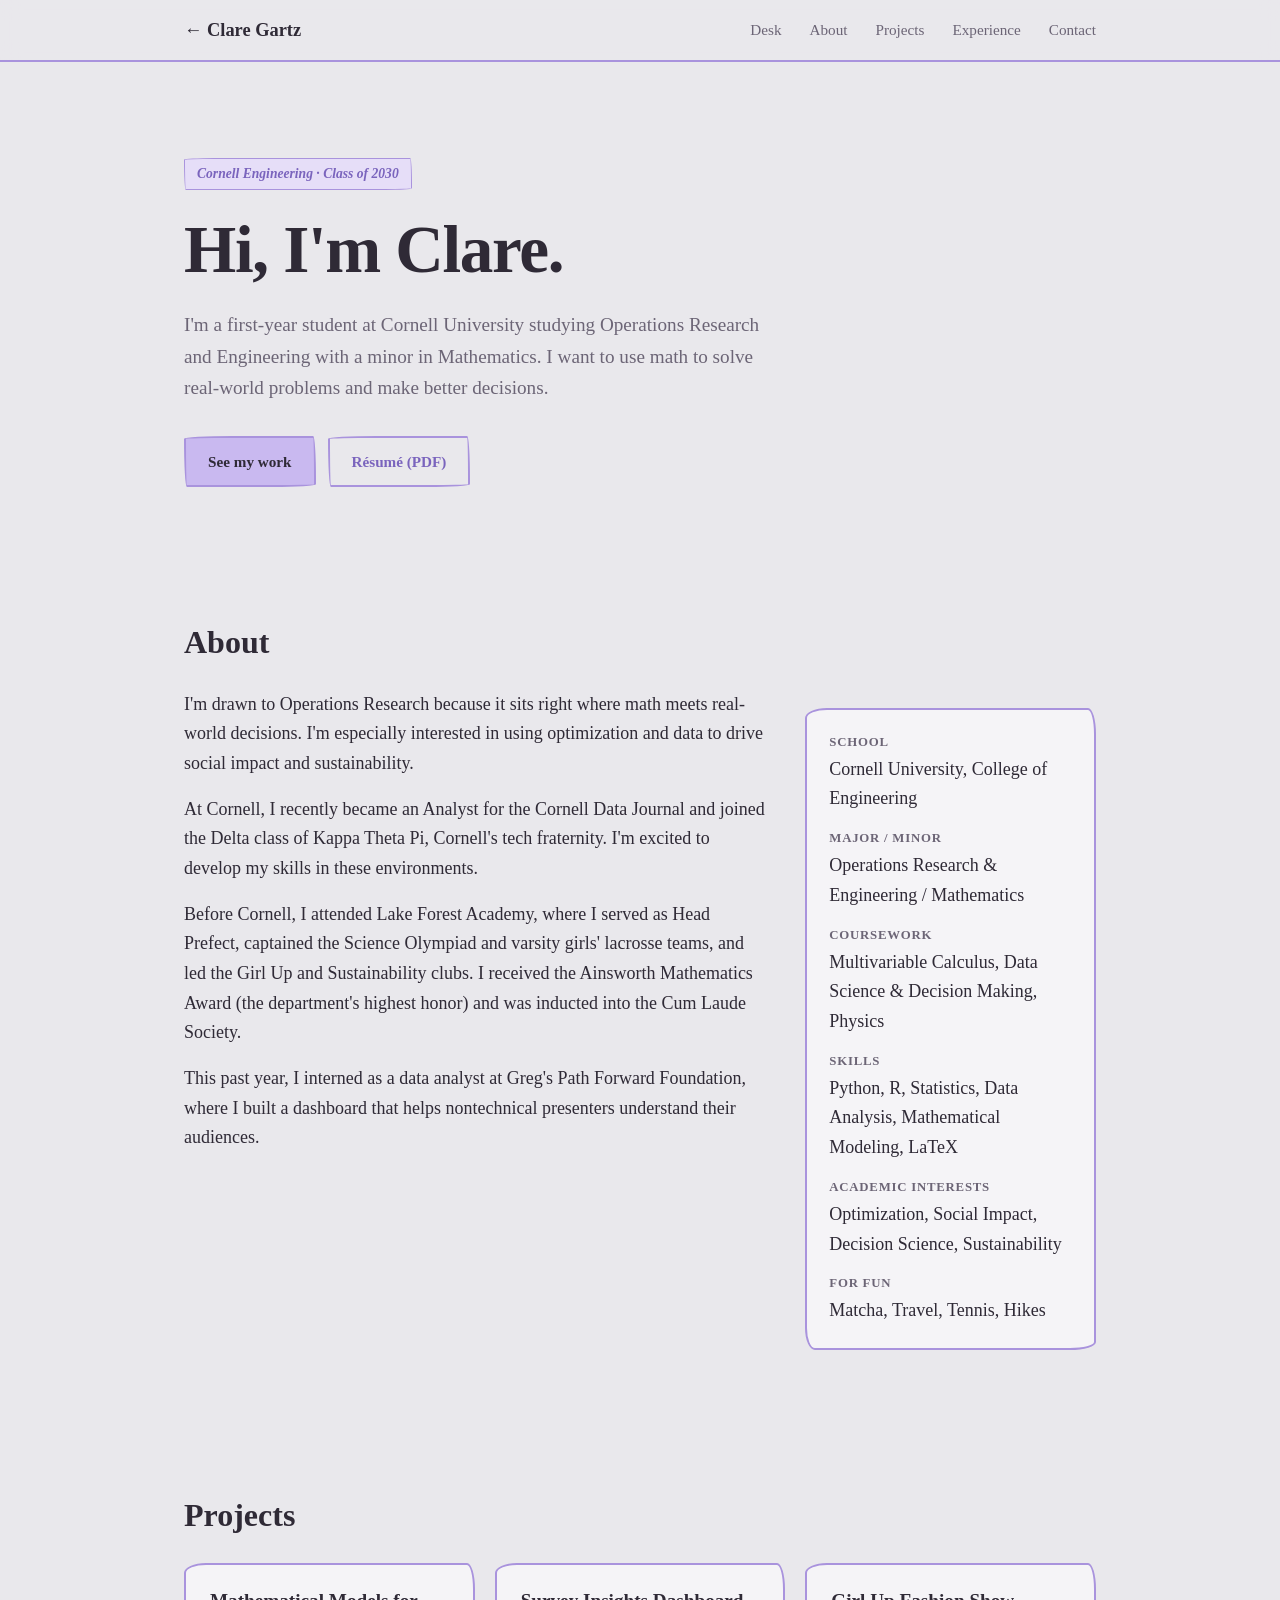
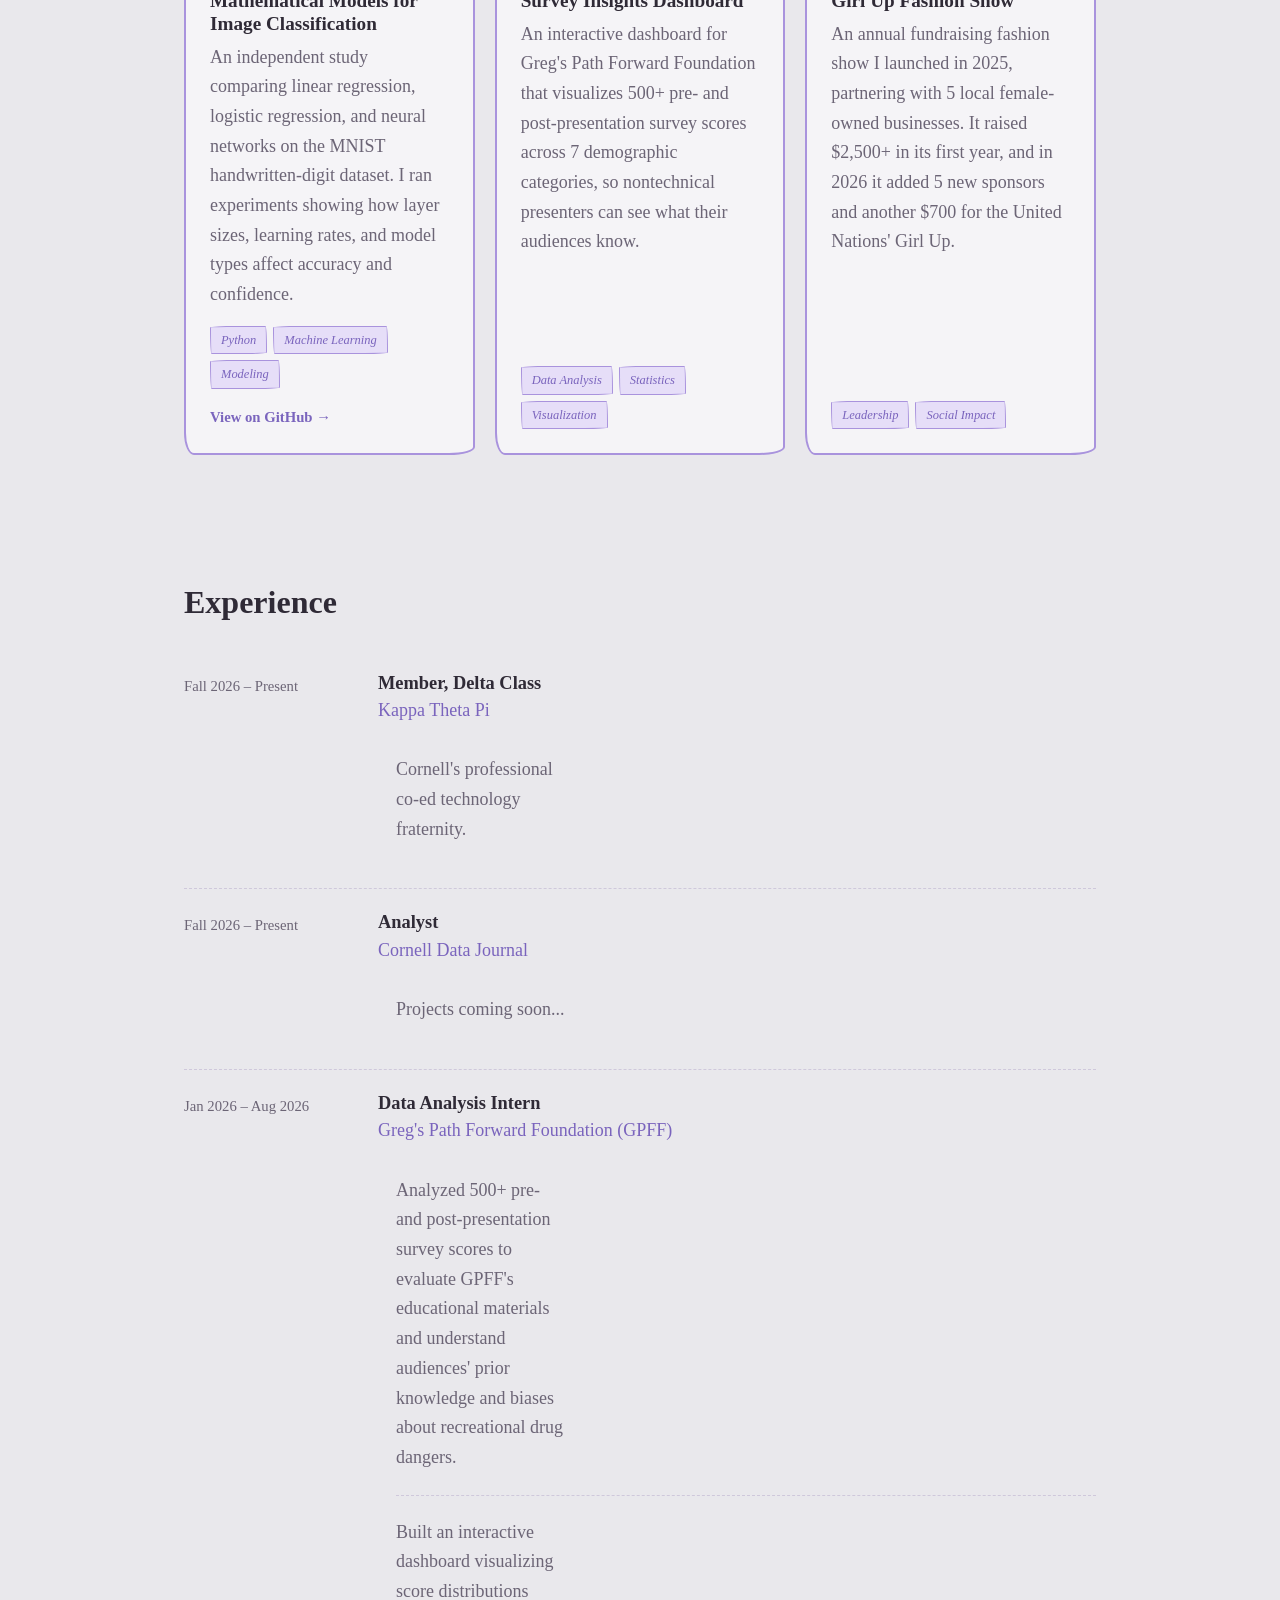
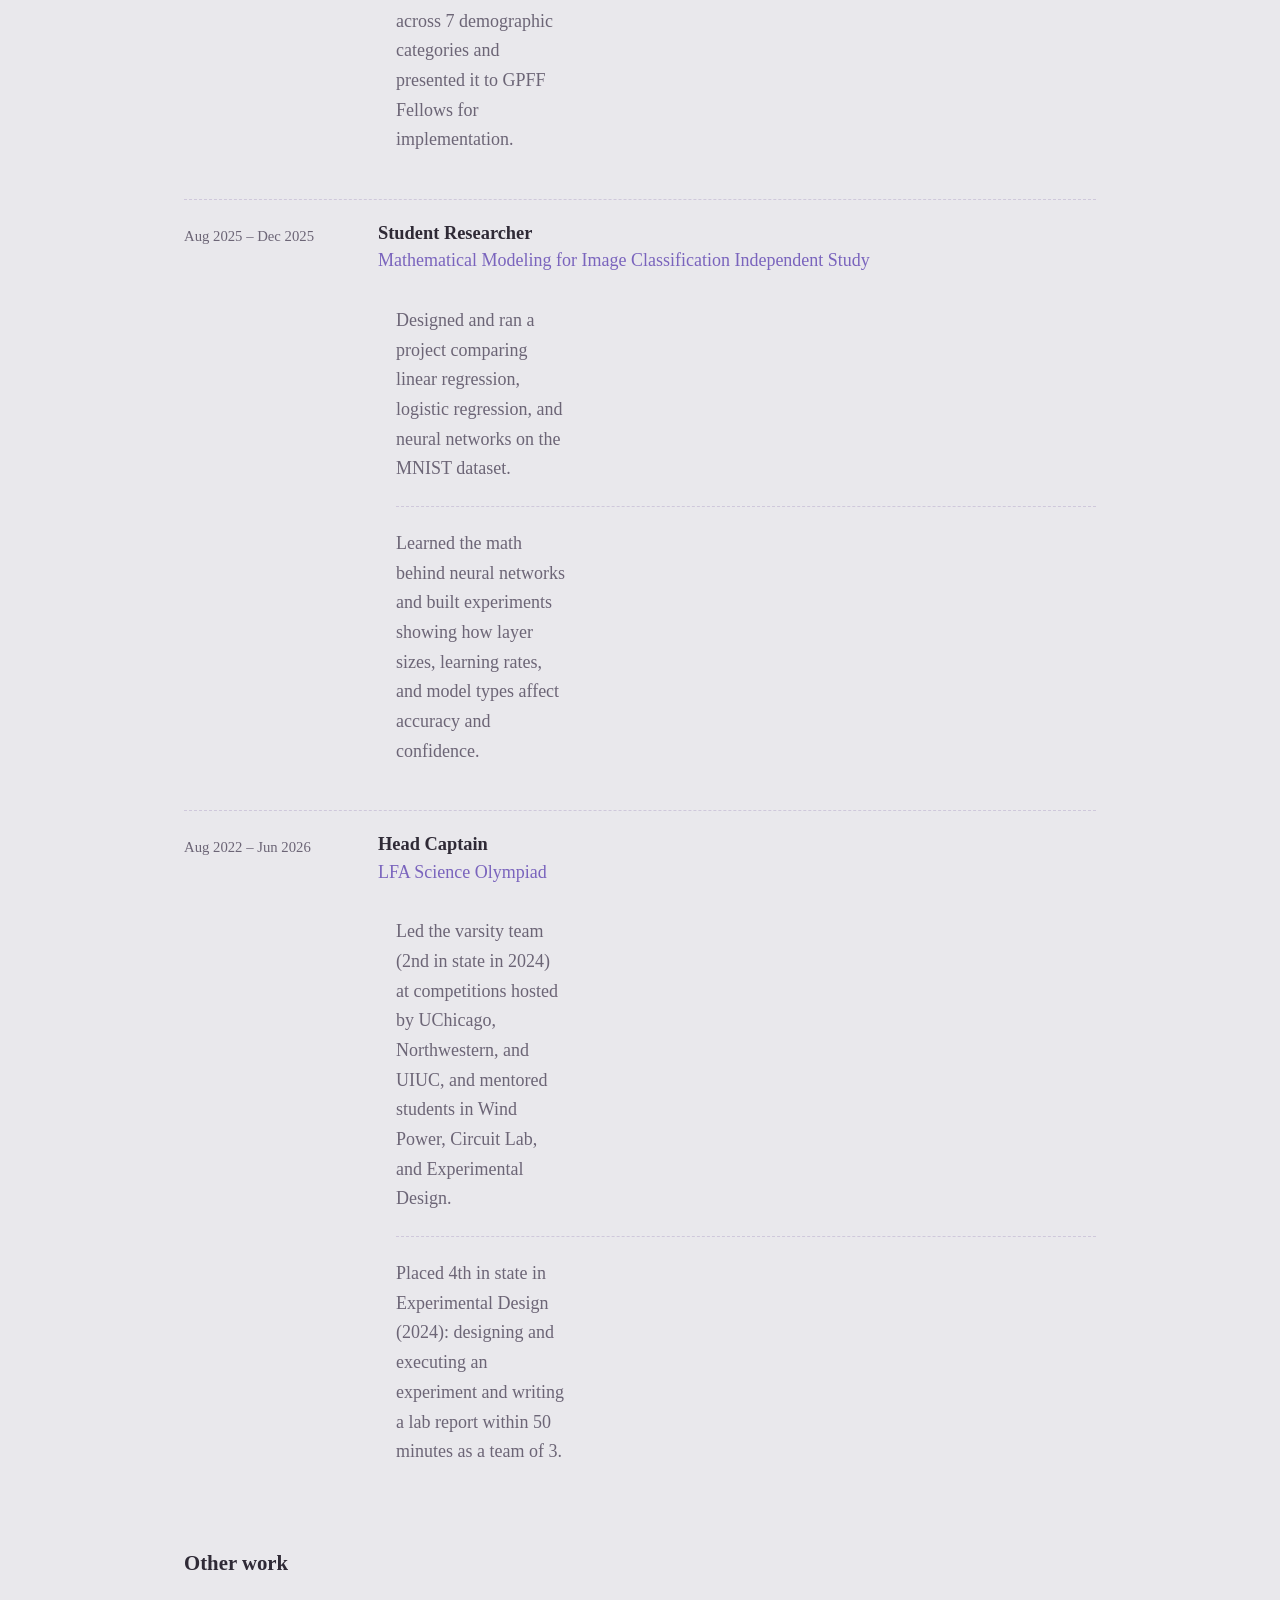
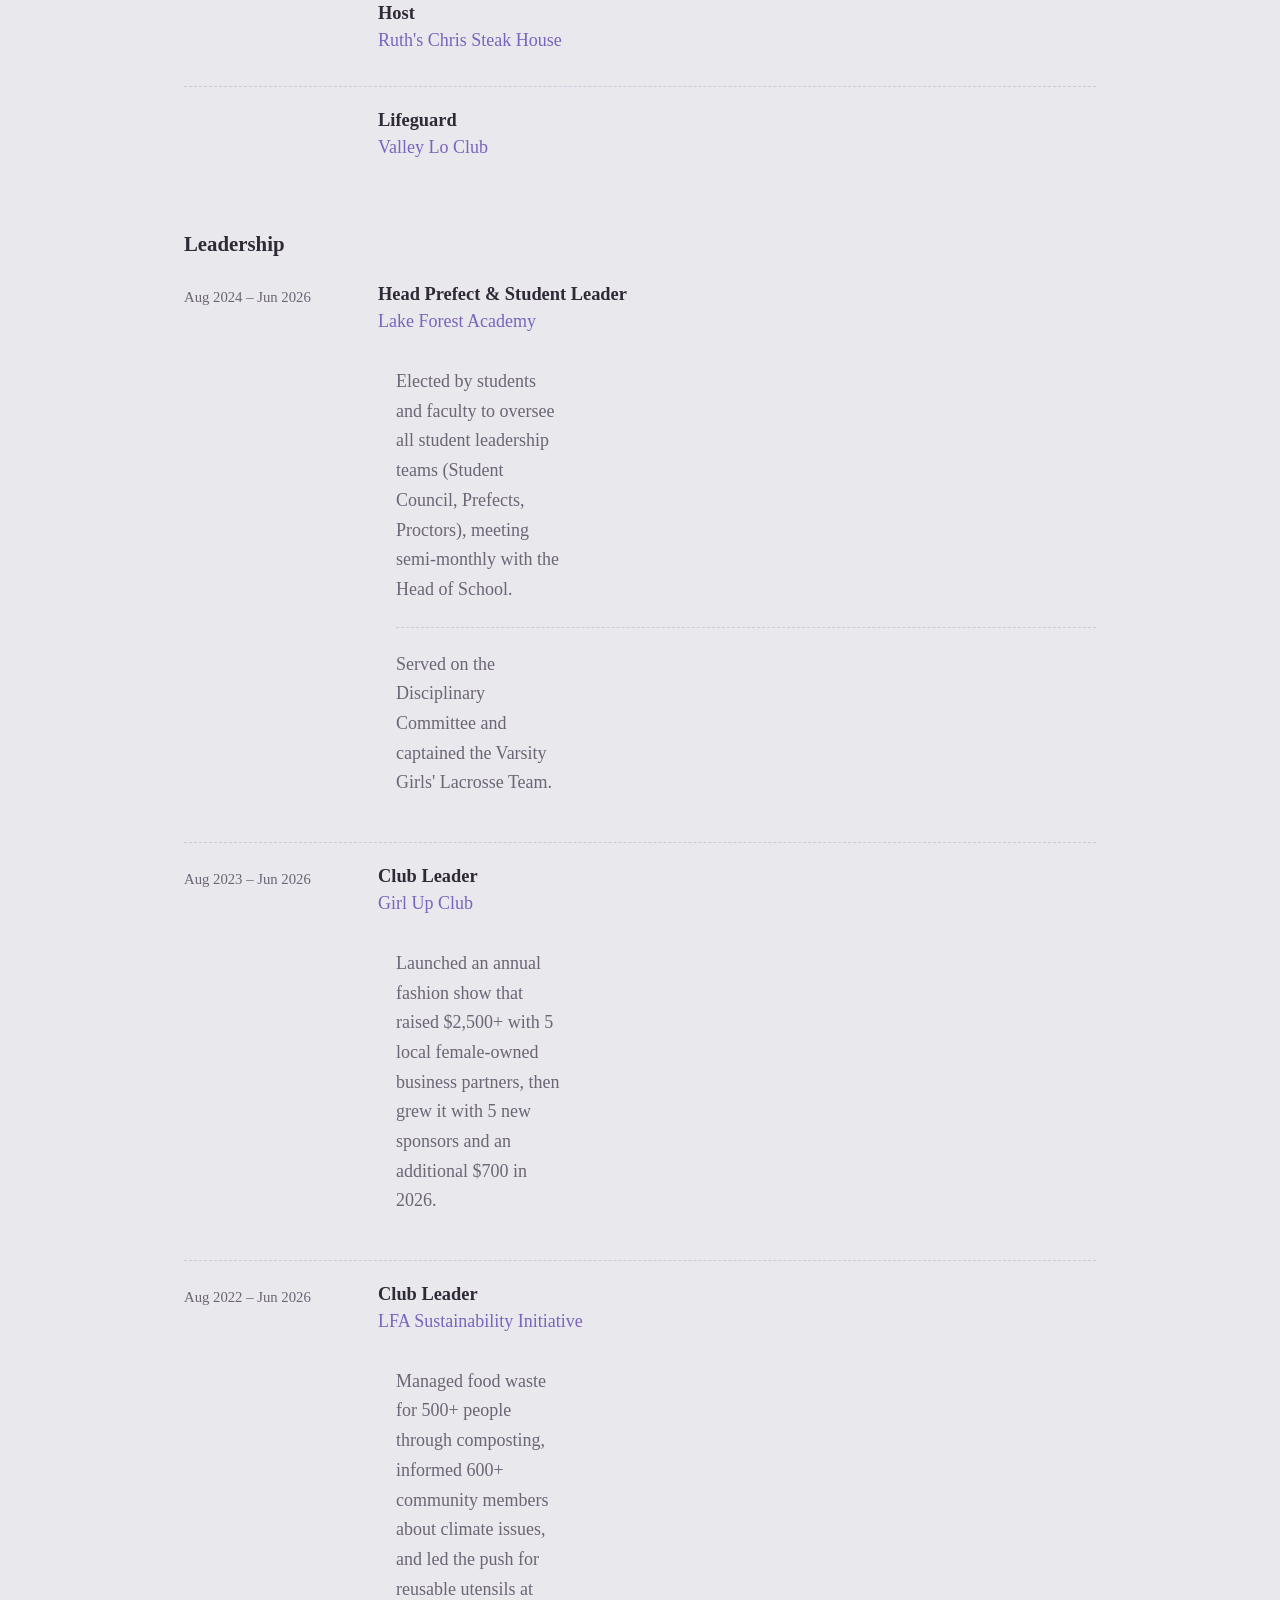
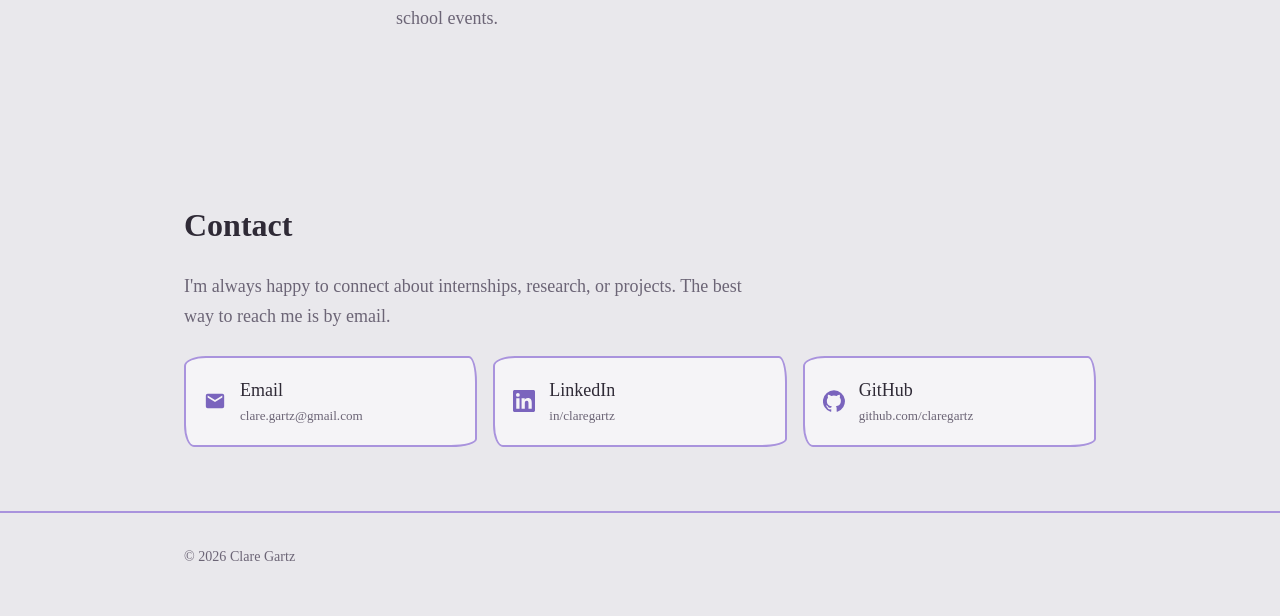
==== about.html @ e9c0e74f "Add Smiski and Sonny Angel figurines; reword GPFF paragraph timing Co-Authored-By: Claude Opus 5.5 <" ====
<!doctype html>
<html lang="en">
<head>
  <meta charset="utf-8">
  <meta name="viewport" content="width=device-width, initial-scale=1">
  <title>Clare Gartz</title>
  <meta name="description" content="Clare Gartz — Operations Research and Engineering student at Cornell University.">
  <style>
    :root {
      --bg: #fbfaf8;
      --surface: #ffffff;
      --text: #1d1d1f;
      --muted: #5f5f66;
      --border: #e7e4df;
      --accent: #b31b1b;          /* Cornell carnelian */
      --accent-soft: #fbeceb;
      --radius: 14px;
      --max: 960px;
    }

    *, *::before, *::after { box-sizing: border-box; }
    html { scroll-behavior: smooth; scroll-padding-top: 72px; }
    body {
      margin: 0;
      background: var(--bg);
      color: var(--text);
      font: 400 17px/1.65 "Times New Roman", Times, serif;
      -webkit-font-smoothing: antialiased;
    }
    a { color: var(--accent); text-decoration: none; }
    a:hover { text-decoration: underline; }
    h1, h2, h3 { font-family: "Times New Roman", Times, serif; font-weight: 600; line-height: 1.2; margin: 0; }
    .wrap { max-width: var(--max); margin: 0 auto; padding: 0 24px; }

    /* Nav */
    header {
      position: sticky; top: 0; z-index: 10;
      background: color-mix(in srgb, var(--bg) 85%, transparent);
      backdrop-filter: blur(10px);
      -webkit-backdrop-filter: blur(10px);
      border-bottom: 1px solid var(--border);
    }
    nav { display: flex; align-items: center; justify-content: space-between; height: 60px; }
    .logo { font-family: "Times New Roman", Times, serif; font-weight: 600; font-size: 1.15rem; color: var(--text); }
    .logo:hover { text-decoration: none; }
    nav ul { display: flex; gap: 28px; list-style: none; margin: 0; padding: 0; }
    nav ul a { color: var(--muted); font-size: 0.95rem; font-weight: 500; }
    nav ul a:hover { color: var(--text); text-decoration: none; }

    /* Hero */
    .hero { padding: 96px 24px 72px; }
    .eyebrow {
      display: inline-block; padding: 4px 12px; border-radius: 999px;
      background: var(--accent-soft); color: var(--accent);
      font-size: 0.85rem; font-weight: 600; margin-bottom: 20px;
    }
    .hero h1 { font-size: clamp(2.6rem, 7vw, 4.2rem); letter-spacing: -0.02em; }
    .hero p { font-size: 1.2rem; color: var(--muted); max-width: 600px; margin: 18px 0 32px; }
    .buttons { display: flex; flex-wrap: wrap; gap: 12px; }
    .btn {
      display: inline-block; padding: 11px 22px; border-radius: 10px;
      font-weight: 600; font-size: 0.95rem; border: 1px solid var(--accent);
      transition: transform .15s ease;
    }
    .btn:hover { text-decoration: none; transform: translateY(-1px); }
    .btn-primary { background: var(--accent); color: #fff; }
    .btn-ghost { color: var(--accent); }

    /* Sections */
    section { padding: 64px 0; border-top: 1px solid var(--border); }
    section h2 { font-size: 2rem; margin-bottom: 28px; }
    .about-grid { display: grid; grid-template-columns: 2fr 1fr; gap: 40px; }
    .about-grid p { margin: 0 0 16px; }
    .facts {
      background: var(--surface); border: 1px solid var(--border);
      border-radius: var(--radius); padding: 22px; align-self: start;
    }
    .facts dt { font-size: 0.8rem; text-transform: uppercase; letter-spacing: .06em; color: var(--muted); font-weight: 600; }
    .facts dd { margin: 2px 0 14px; }
    .facts dd:last-child { margin-bottom: 0; }

    /* Projects */
    .cards { display: grid; grid-template-columns: repeat(auto-fill, minmax(260px, 1fr)); gap: 20px; }
    .card {
      background: var(--surface); border: 1px solid var(--border);
      border-radius: var(--radius); padding: 24px;
      display: flex; flex-direction: column;
      transition: border-color .2s, transform .2s;
    }
    .card:hover { border-color: var(--accent); transform: translateY(-2px); }
    .card h3 { font-size: 1.2rem; margin-bottom: 8px; }
    .card p { color: var(--muted); margin: 0 0 16px; flex: 1; }
    .tags { display: flex; flex-wrap: wrap; gap: 6px; }
    .tag {
      font-size: 0.78rem; font-weight: 500; padding: 3px 10px; border-radius: 999px;
      background: var(--accent-soft); color: var(--accent);
    }

    .card-link { margin-top: 16px; font-weight: 600; font-size: 0.92rem; }

    /* Experience */
    .subhead { font-size: 1.3rem; margin: 40px 0 4px; }
    .timeline { list-style: none; margin: 0; padding: 0; }
    .timeline li {
      display: grid; grid-template-columns: 170px 1fr; gap: 24px;
      padding: 22px 0; border-bottom: 1px solid var(--border);
    }
    .timeline li:last-child { border-bottom: 0; }
    .when { color: var(--muted); font-size: 0.92rem; font-weight: 500; padding-top: 2px; }
    .timeline h3 { font-size: 1.15rem; }
    .org { color: var(--accent); font-weight: 500; margin: 2px 0 8px; }
    .timeline ul { margin: 0; padding-left: 18px; color: var(--muted); }

    /* Contact */
    .contact p { color: var(--muted); max-width: 560px; margin: 0 0 24px; }
    .links { display: grid; grid-template-columns: repeat(3, 1fr); gap: 16px; }
    .link-card {
      display: flex; align-items: center; gap: 14px;
      background: var(--surface); border: 1px solid var(--border);
      border-radius: var(--radius); padding: 18px; color: var(--text);
      transition: border-color .2s;
      min-width: 0;
    }
    .link-card:hover { border-color: var(--accent); text-decoration: none; }
    .link-card svg { flex-shrink: 0; width: 22px; height: 22px; fill: var(--accent); }
    .link-card span { display: block; min-width: 0; }
    .link-card small { display: block; color: var(--muted); font-size: 0.82rem; overflow: hidden; text-overflow: ellipsis; white-space: nowrap; }

    footer { padding: 32px 0 48px; color: var(--muted); font-size: 0.88rem; border-top: 1px solid var(--border); }

    /* Phones & tablets */
    @media (max-width: 760px) {
      body { font-size: 16px; }
      .wrap { padding: 0 16px; }
      nav ul { gap: 16px; }
      nav ul a { font-size: 0.88rem; }
      .hero { padding: 56px 16px 48px; }
      section { padding: 48px 0; }
      .about-grid { grid-template-columns: 1fr; gap: 24px; }
      .timeline li { grid-template-columns: 1fr; gap: 4px; }
      .links { grid-template-columns: 1fr; }
    }
    @media (max-width: 420px) {
      .logo { display: none; }
      nav { justify-content: center; }
    }
    @media (prefers-reduced-motion: reduce) {
      html { scroll-behavior: auto; }
      * { transition: none !important; }
    }
    /* Soft gray + lavender sketchbook look, matching the desk page */
    :root { --bg: #e9e8ec; --surface: #f5f4f7; --text: #2f2a36; --muted: #6c6576; --border: #a993dd; --accent: #7a64bd; --accent-soft: #e6def8; }
    body { background: var(--bg); color: var(--text); font-family: "Times New Roman", Times, serif; font-size: 18px; }
    h1, h2, h3, .logo { font-family: "Times New Roman", Times, serif; }
    header { background: rgba(233, 232, 236, .92); border-bottom: 2px solid var(--border); }
    section { border-top: 0; }
    .card, .facts, .link-card { background: var(--surface); border: 2px solid var(--border); border-radius: 22px 8px 26px 10px / 10px 26px 8px 22px; }
    .card:hover, .link-card:hover { border-color: var(--accent); transform: rotate(-1deg); }
    .btn { border: 2px solid var(--border); border-radius: 255px 15px 225px 15px / 15px 225px 15px 255px; }
    .btn-primary, a.btn:not(.btn-ghost) { background: #c9b9f0; color: #2f2a36; }
    .btn-ghost { color: var(--accent); }
    .eyebrow, .tag { border: 1.5px solid var(--border); border-radius: 255px 15px 225px 15px / 15px 225px 15px 255px; font-style: italic; }
    .timeline li { border-bottom: 1.5px dashed #cfc8db; }
    footer { border-top: 2px solid var(--border); }
  </style>
</head>
<body>

  <header>
    <nav class="wrap">
      <a href="index.html" class="logo">← Clare Gartz</a>
      <ul>
        <li><a href="index.html">Desk</a></li>
        <li><a href="#about">About</a></li>
        <li><a href="#projects">Projects</a></li>
        <li><a href="#experience">Experience</a></li>
        <li><a href="#contact">Contact</a></li>
      </ul>
    </nav>
  </header>

  <main id="top">
    <div class="wrap hero">
      <span class="eyebrow">Cornell Engineering · Class of 2030</span>
      <h1>Hi, I'm Clare.</h1>
      <p>I'm a first-year student at Cornell University studying Operations Research and Engineering with a minor in Mathematics. I want to use math to solve real-world problems and make better decisions.</p>
      <div class="buttons">
        <a class="btn btn-primary" href="#projects">See my work</a>
        <a class="btn btn-ghost" href="resume.pdf" target="_blank" rel="noopener">Résumé (PDF)</a>
      </div>
    </div>

    <section id="about">
      <div class="wrap">
        <h2>About</h2>
        <div class="about-grid">
          <div>
            <p>I'm drawn to Operations Research because it sits right where math meets real-world decisions. I'm especially interested in using optimization and data to drive social impact and sustainability.</p>
            <p>At Cornell, I recently became an Analyst for the Cornell Data Journal and joined the Delta class of Kappa Theta Pi, Cornell's tech fraternity. I'm excited to develop my skills in these environments.</p>
            <p>Before Cornell, I attended Lake Forest Academy, where I served as Head Prefect, captained the Science Olympiad and varsity girls' lacrosse teams, and led the Girl Up and Sustainability clubs. I received the Ainsworth Mathematics Award (the department's highest honor) and was inducted into the Cum Laude Society.</p>
            <p>This past year, I interned as a data analyst at Greg's Path Forward Foundation, where I built a dashboard that helps nontechnical presenters understand their audiences.</p>
          </div>
          <dl class="facts">
            <dt>School</dt>
            <dd>Cornell University, College of Engineering</dd>
            <dt>Major / Minor</dt>
            <dd>Operations Research &amp; Engineering / Mathematics</dd>
            <dt>Coursework</dt>
            <dd>Multivariable Calculus, Data Science &amp; Decision Making, Physics</dd>
            <dt>Skills</dt>
            <dd>Python, R, Statistics, Data Analysis, Mathematical Modeling, LaTeX</dd>
            <dt>Academic interests</dt>
            <dd>Optimization, Social Impact, Decision Science, Sustainability</dd>
            <dt>For fun</dt>
            <dd>Matcha, Travel, Tennis, Hikes</dd>
          </dl>
        </div>
      </div>
    </section>

    <section id="projects">
      <div class="wrap">
        <h2>Projects</h2>
        <div class="cards">
          <article class="card">
            <h3>Mathematical Models for Image Classification</h3>
            <p>An independent study comparing linear regression, logistic regression, and neural networks on the MNIST handwritten-digit dataset. I ran experiments showing how layer sizes, learning rates, and model types affect accuracy and confidence.</p>
            <div class="tags"><span class="tag">Python</span><span class="tag">Machine Learning</span><span class="tag">Modeling</span></div>
            <a class="card-link" href="https://github.com/claregartz/Independent-Study-Image-Classification" target="_blank" rel="noopener">View on GitHub →</a>
          </article>
          <article class="card">
            <h3>Survey Insights Dashboard</h3>
            <p>An interactive dashboard for Greg's Path Forward Foundation that visualizes 500+ pre- and post-presentation survey scores across 7 demographic categories, so nontechnical presenters can see what their audiences know.</p>
            <div class="tags"><span class="tag">Data Analysis</span><span class="tag">Statistics</span><span class="tag">Visualization</span></div>
          </article>
          <article class="card">
            <h3>Girl Up Fashion Show</h3>
            <p>An annual fundraising fashion show I launched in 2025, partnering with 5 local female-owned businesses. It raised $2,500+ in its first year, and in 2026 it added 5 new sponsors and another $700 for the United Nations' Girl Up.</p>
            <div class="tags"><span class="tag">Leadership</span><span class="tag">Social Impact</span></div>
          </article>
        </div>
      </div>
    </section>

    <section id="experience">
      <div class="wrap">
        <h2>Experience</h2>
        <ol class="timeline">
          <li>
            <div class="when">Fall 2026 – Present</div>
            <div>
              <h3>Member, Delta Class</h3>
              <div class="org">Kappa Theta Pi</div>
              <ul>
                <li>Cornell's professional co-ed technology fraternity.</li>
              </ul>
            </div>
          </li>
          <li>
            <div class="when">Fall 2026 – Present</div>
            <div>
              <h3>Analyst</h3>
              <div class="org">Cornell Data Journal</div>
              <ul>
                <li>Projects coming soon...</li>
              </ul>
            </div>
          </li>
          <li>
            <div class="when">Jan 2026 – Aug 2026</div>
            <div>
              <h3>Data Analysis Intern</h3>
              <div class="org">Greg's Path Forward Foundation (GPFF)</div>
              <ul>
                <li>Analyzed 500+ pre- and post-presentation survey scores to evaluate GPFF's educational materials and understand audiences' prior knowledge and biases about recreational drug dangers.</li>
                <li>Built an interactive dashboard visualizing score distributions across 7 demographic categories and presented it to GPFF Fellows for implementation.</li>
              </ul>
            </div>
          </li>
          <li>
            <div class="when">Aug 2025 – Dec 2025</div>
            <div>
              <h3>Student Researcher</h3>
              <div class="org">Mathematical Modeling for Image Classification Independent Study</div>
              <ul>
                <li>Designed and ran a project comparing linear regression, logistic regression, and neural networks on the MNIST dataset.</li>
                <li>Learned the math behind neural networks and built experiments showing how layer sizes, learning rates, and model types affect accuracy and confidence.</li>
              </ul>
            </div>
          </li>
          <li>
            <div class="when">Aug 2022 – Jun 2026</div>
            <div>
              <h3>Head Captain</h3>
              <div class="org">LFA Science Olympiad</div>
              <ul>
                <li>Led the varsity team (2nd in state in 2024) at competitions hosted by UChicago, Northwestern, and UIUC, and mentored students in Wind Power, Circuit Lab, and Experimental Design.</li>
                <li>Placed 4th in state in Experimental Design (2024): designing and executing an experiment and writing a lab report within 50 minutes as a team of 3.</li>
              </ul>
            </div>
          </li>
        </ol>

        <h3 class="subhead">Other work</h3>
        <ol class="timeline">
          <li>
            <div class="when"></div>
            <div>
              <h3>Host</h3>
              <div class="org">Ruth's Chris Steak House</div>
            </div>
          </li>
          <li>
            <div class="when"></div>
            <div>
              <h3>Lifeguard</h3>
              <div class="org">Valley Lo Club</div>
            </div>
          </li>
        </ol>

        <h3 class="subhead">Leadership</h3>
        <ol class="timeline">
          <li>
            <div class="when">Aug 2024 – Jun 2026</div>
            <div>
              <h3>Head Prefect &amp; Student Leader</h3>
              <div class="org">Lake Forest Academy</div>
              <ul>
                <li>Elected by students and faculty to oversee all student leadership teams (Student Council, Prefects, Proctors), meeting semi-monthly with the Head of School.</li>
                <li>Served on the Disciplinary Committee and captained the Varsity Girls' Lacrosse Team.</li>
              </ul>
            </div>
          </li>
          <li>
            <div class="when">Aug 2023 – Jun 2026</div>
            <div>
              <h3>Club Leader</h3>
              <div class="org">Girl Up Club</div>
              <ul>
                <li>Launched an annual fashion show that raised $2,500+ with 5 local female-owned business partners, then grew it with 5 new sponsors and an additional $700 in 2026.</li>
              </ul>
            </div>
          </li>
          <li>
            <div class="when">Aug 2022 – Jun 2026</div>
            <div>
              <h3>Club Leader</h3>
              <div class="org">LFA Sustainability Initiative</div>
              <ul>
                <li>Managed food waste for 500+ people through composting, informed 600+ community members about climate issues, and led the push for reusable utensils at school events.</li>
              </ul>
            </div>
          </li>
        </ol>
      </div>
    </section>

    <section id="contact" class="contact">
      <div class="wrap">
        <h2>Contact</h2>
        <p>I'm always happy to connect about internships, research, or projects. The best way to reach me is by email.</p>
        <div class="links">
          <a class="link-card" href="mailto:clare.gartz@gmail.com">
            <svg viewBox="0 0 24 24" aria-hidden="true"><path d="M20 4H4a2 2 0 0 0-2 2v12a2 2 0 0 0 2 2h16a2 2 0 0 0 2-2V6a2 2 0 0 0-2-2zm0 4.2-8 5-8-5V6l8 5 8-5v2.2z"/></svg>
            <span>Email<small>clare.gartz@gmail.com</small></span>
          </a>
          <a class="link-card" href="https://www.linkedin.com/in/claregartz" target="_blank" rel="noopener">
            <svg viewBox="0 0 24 24" aria-hidden="true"><path d="M20.45 20.45h-3.56v-5.57c0-1.33-.02-3.04-1.85-3.04-1.85 0-2.14 1.45-2.14 2.94v5.67H9.35V9h3.41v1.56h.05c.48-.9 1.64-1.85 3.37-1.85 3.6 0 4.27 2.37 4.27 5.46v6.28zM5.34 7.43a2.06 2.06 0 1 1 0-4.13 2.06 2.06 0 0 1 0 4.13zM7.12 20.45H3.56V9h3.56v11.45zM22.22 0H1.77C.79 0 0 .77 0 1.73v20.54C0 23.23.79 24 1.77 24h20.45c.98 0 1.78-.77 1.78-1.73V1.73C24 .77 23.2 0 22.22 0z"/></svg>
            <span>LinkedIn<small>in/claregartz</small></span>
          </a>
          <a class="link-card" href="https://github.com/claregartz" target="_blank" rel="noopener">
            <svg viewBox="0 0 24 24" aria-hidden="true"><path d="M12 .3a12 12 0 0 0-3.8 23.4c.6.1.8-.3.8-.6v-2c-3.3.7-4-1.6-4-1.6-.6-1.4-1.4-1.8-1.4-1.8-1-.7.1-.7.1-.7 1.2.1 1.8 1.2 1.8 1.2 1 1.8 2.8 1.3 3.5 1 0-.8.4-1.3.7-1.6-2.7-.3-5.5-1.3-5.5-6 0-1.2.5-2.3 1.3-3.1-.2-.4-.6-1.6 0-3.2 0 0 1-.3 3.4 1.2a11.5 11.5 0 0 1 6 0c2.3-1.5 3.3-1.2 3.3-1.2.6 1.6.2 2.8 0 3.2.9.8 1.3 1.9 1.3 3.2 0 4.6-2.8 5.6-5.5 5.9.5.4.9 1.1.9 2.2v3.3c0 .3.1.7.8.6A12 12 0 0 0 12 .3"/></svg>
            <span>GitHub<small>github.com/claregartz</small></span>
          </a>
        </div>
      </div>
    </section>
  </main>

  <footer>
    <div class="wrap">© 2026 Clare Gartz</div>
  </footer>

</body>
</html>
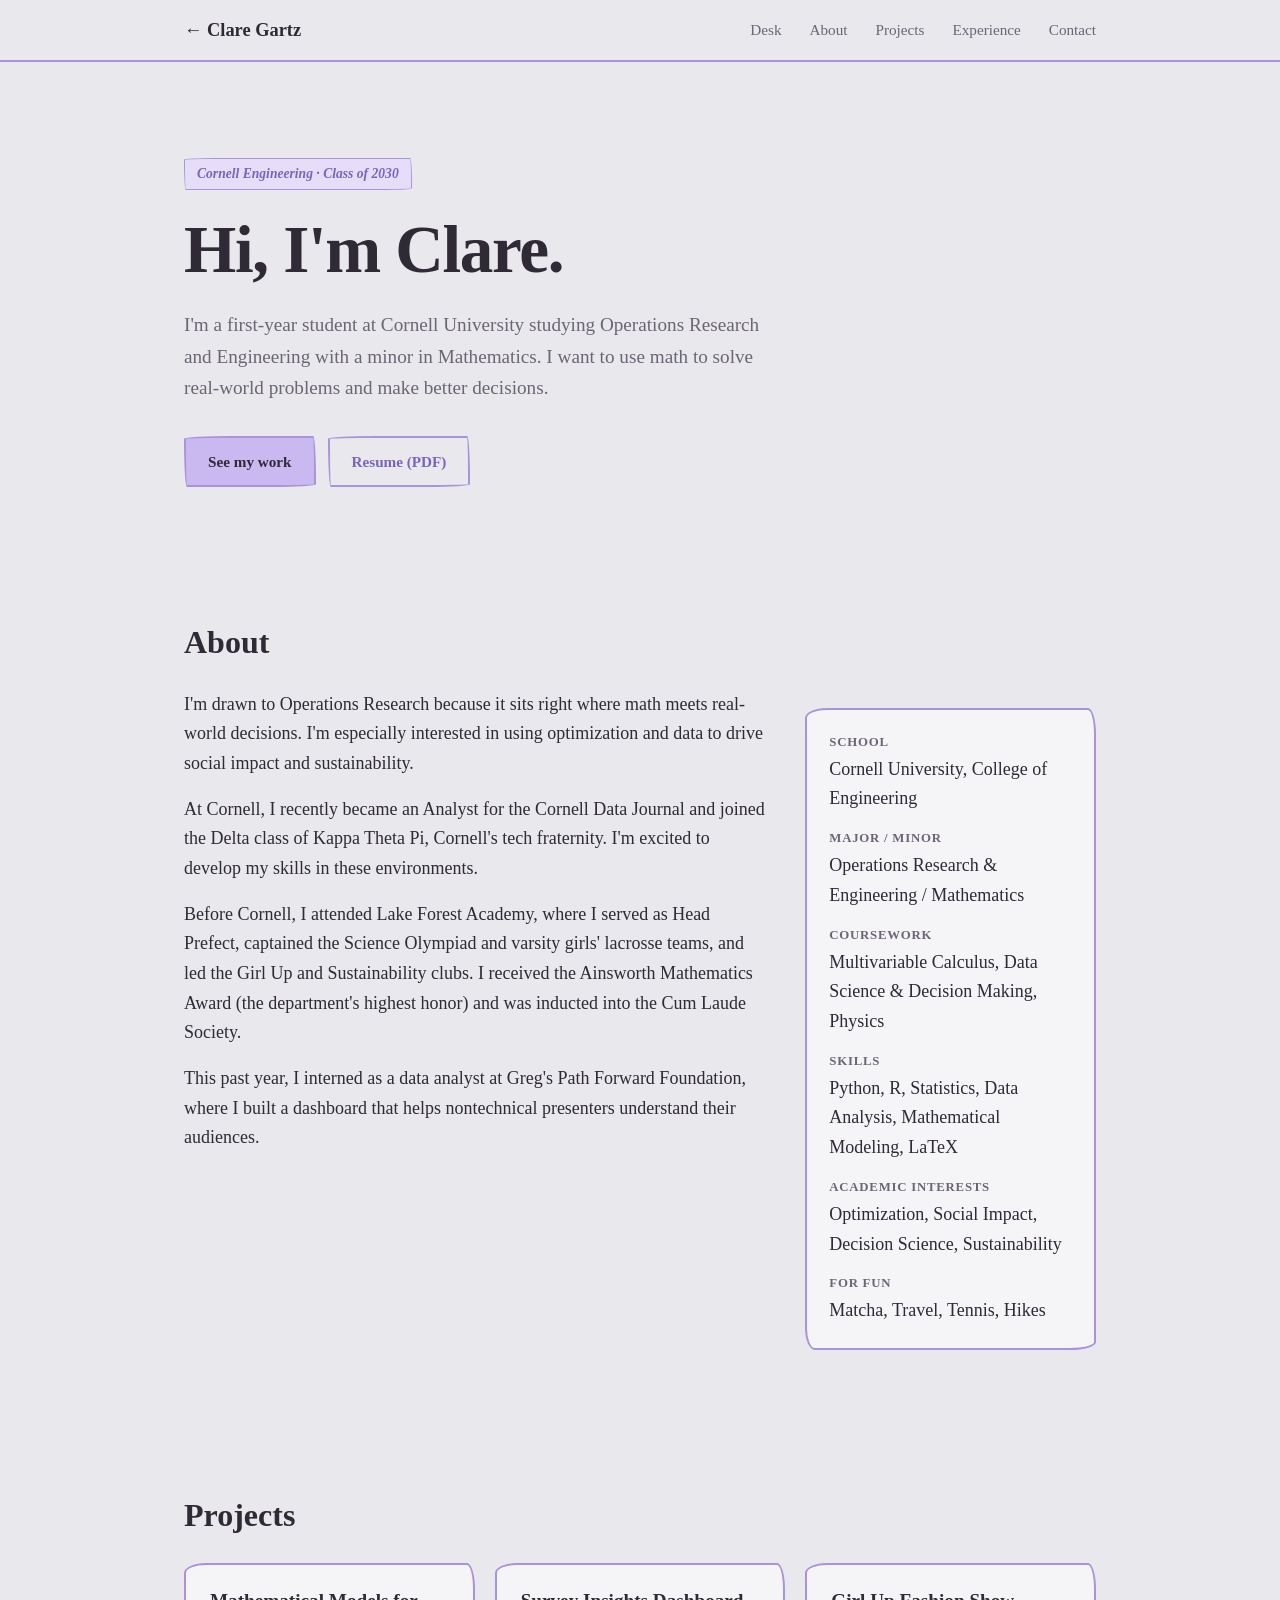
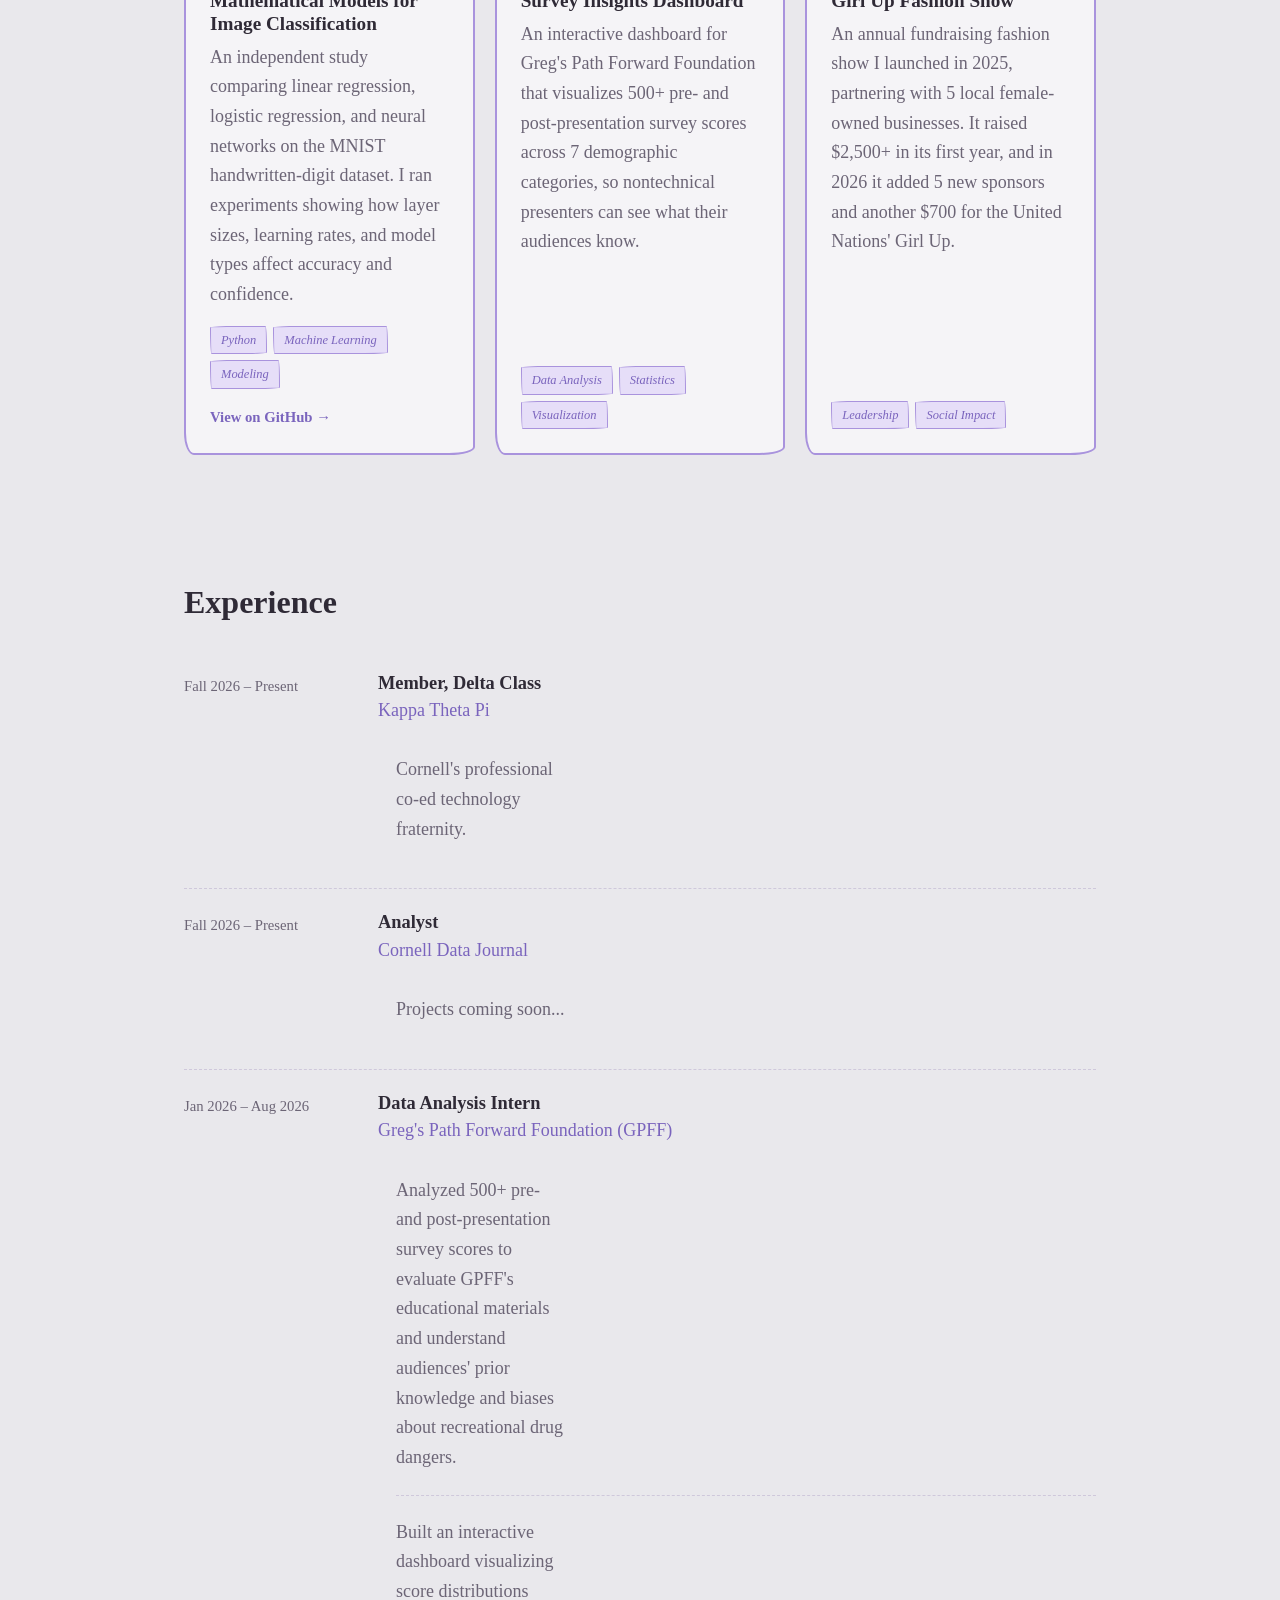
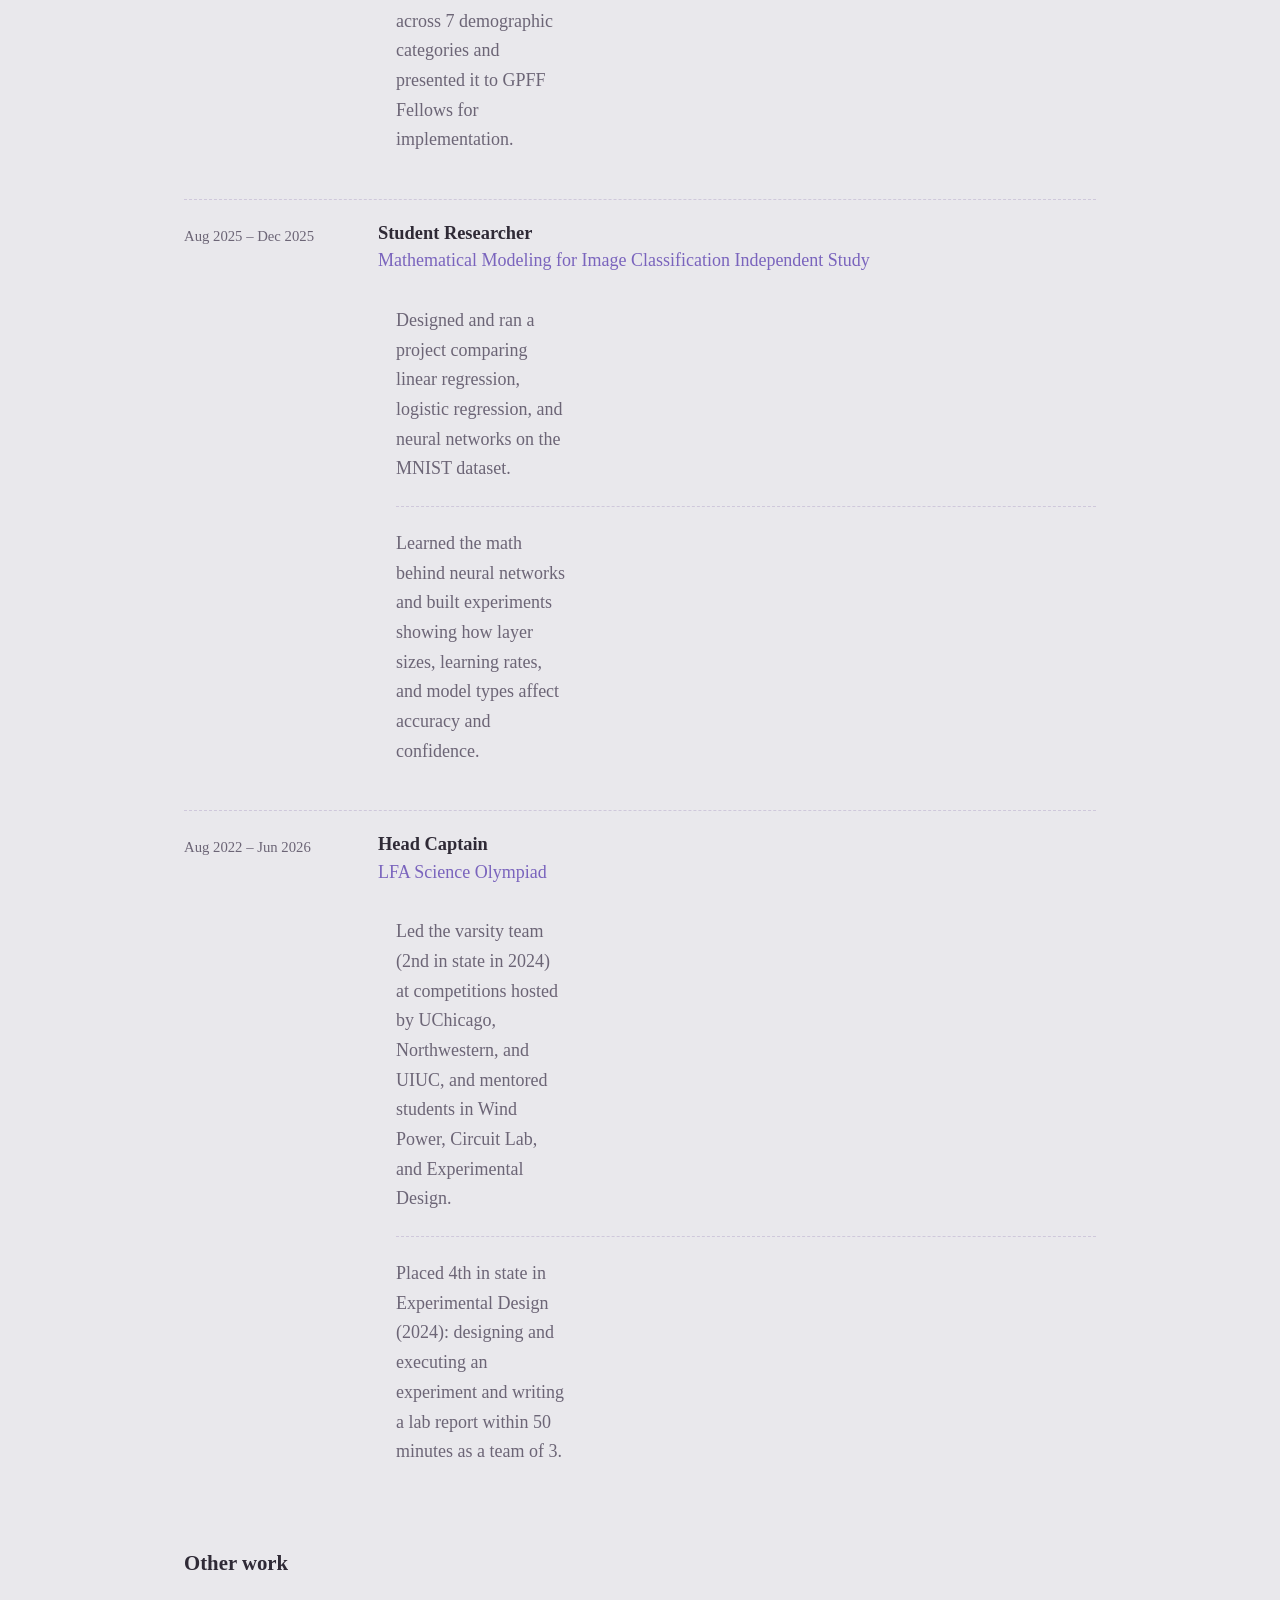
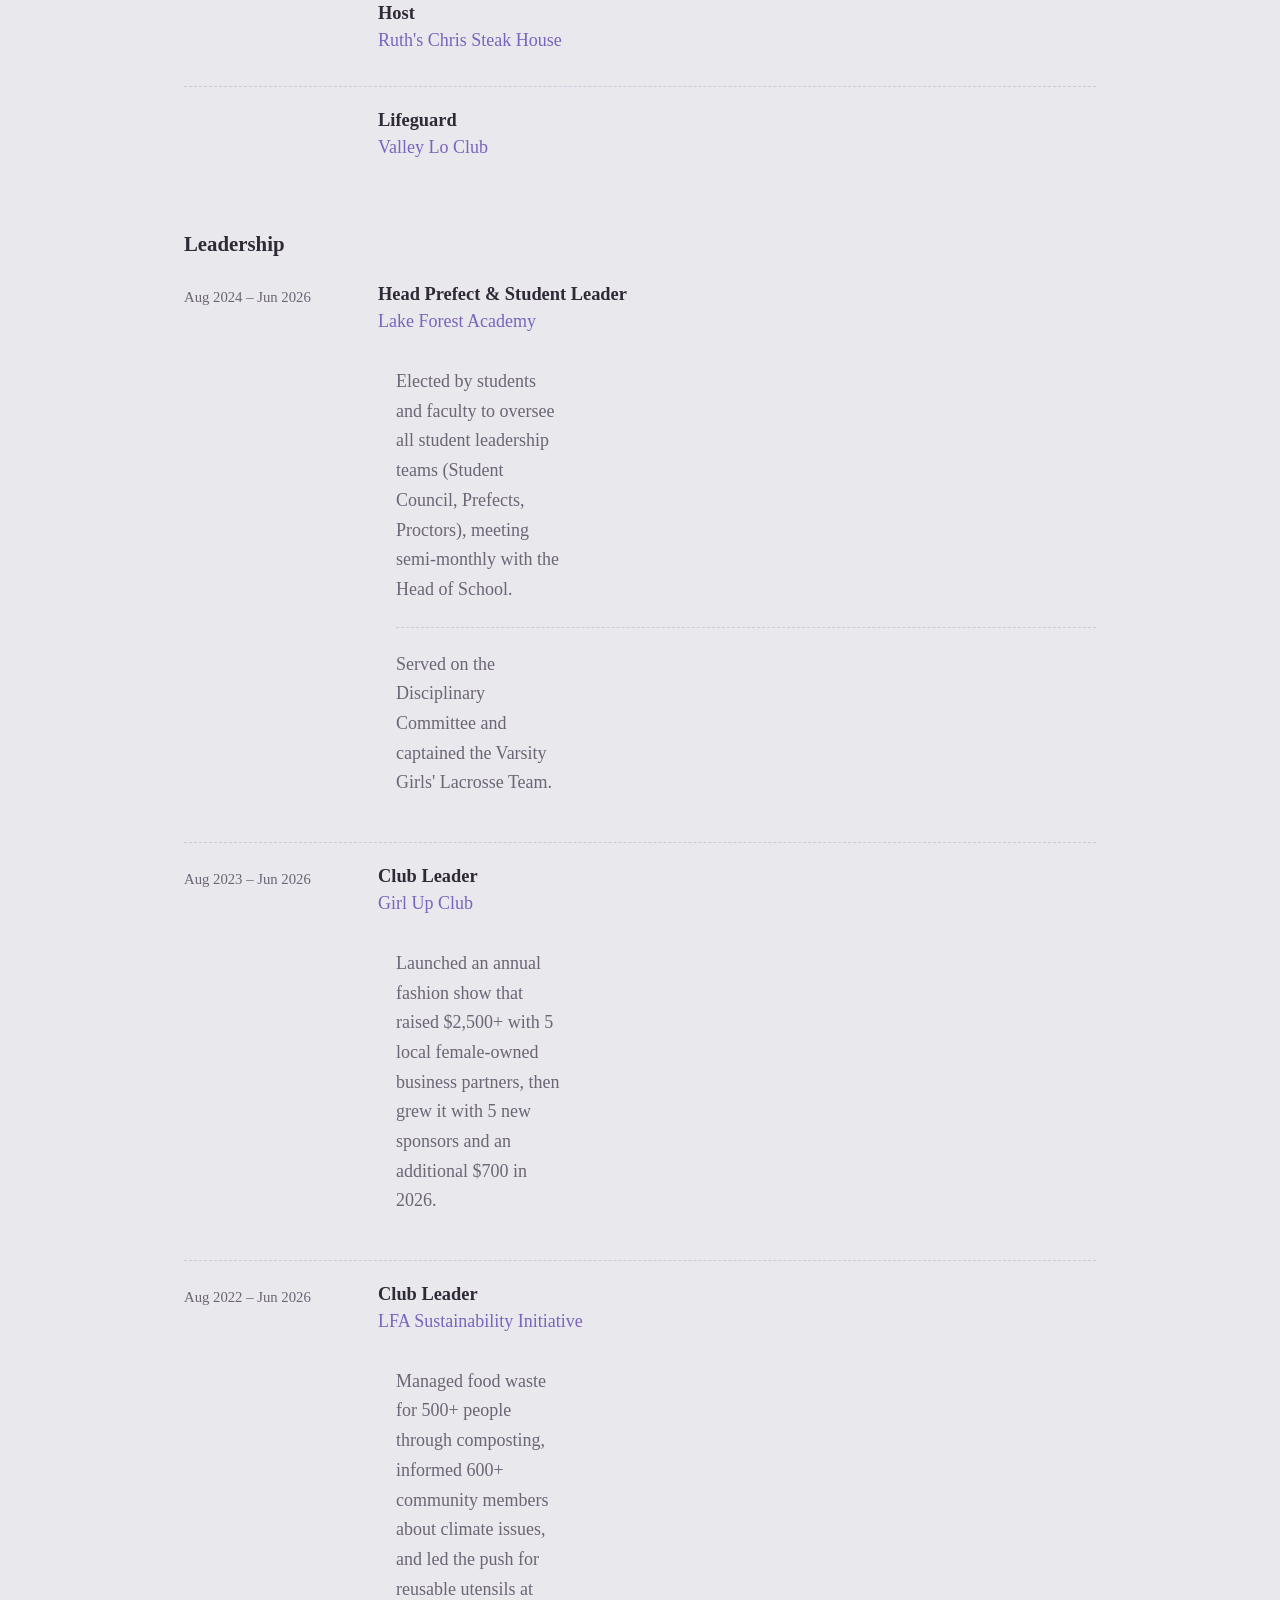
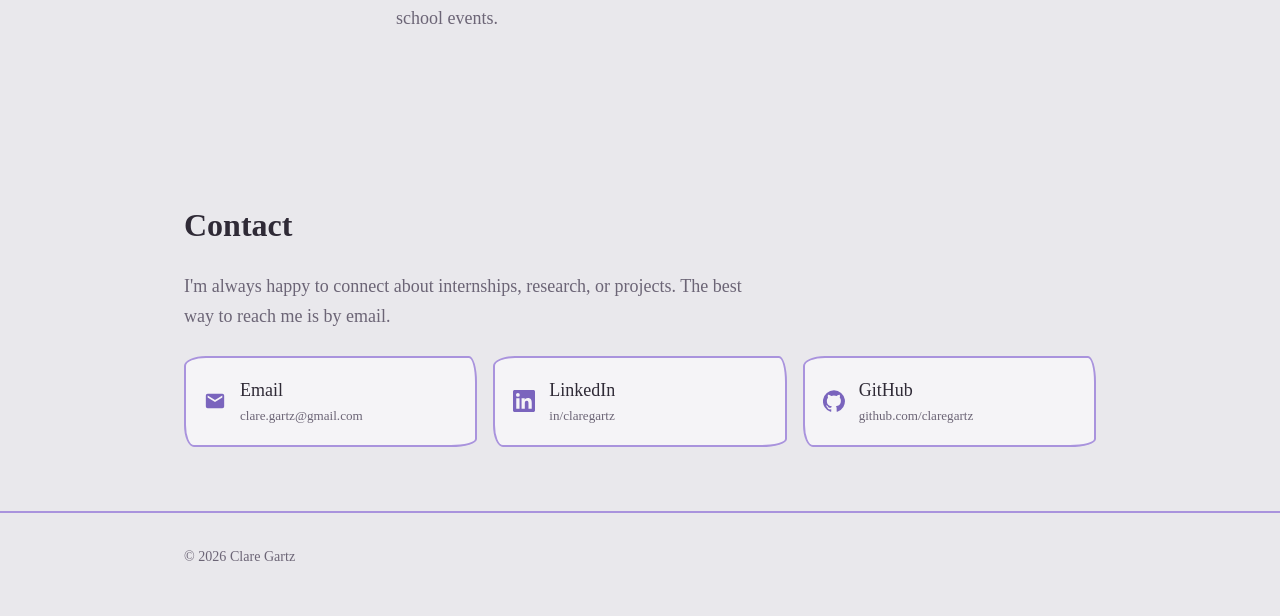
==== commit a5c1afe5: "Drop accents from 'resume'; rename figurine hover title to For Fun Co-Authored-By: Claude Opus 5.5 <" ====
--- a/about.html
+++ b/about.html
@@ -186,7 +186,7 @@
       <p>I'm a first-year student at Cornell University studying Operations Research and Engineering with a minor in Mathematics. I want to use math to solve real-world problems and make better decisions.</p>
       <div class="buttons">
         <a class="btn btn-primary" href="#projects">See my work</a>
-        <a class="btn btn-ghost" href="resume.pdf" target="_blank" rel="noopener">Résumé (PDF)</a>
+        <a class="btn btn-ghost" href="resume.pdf" target="_blank" rel="noopener">Resume (PDF)</a>
       </div>
     </div>
 
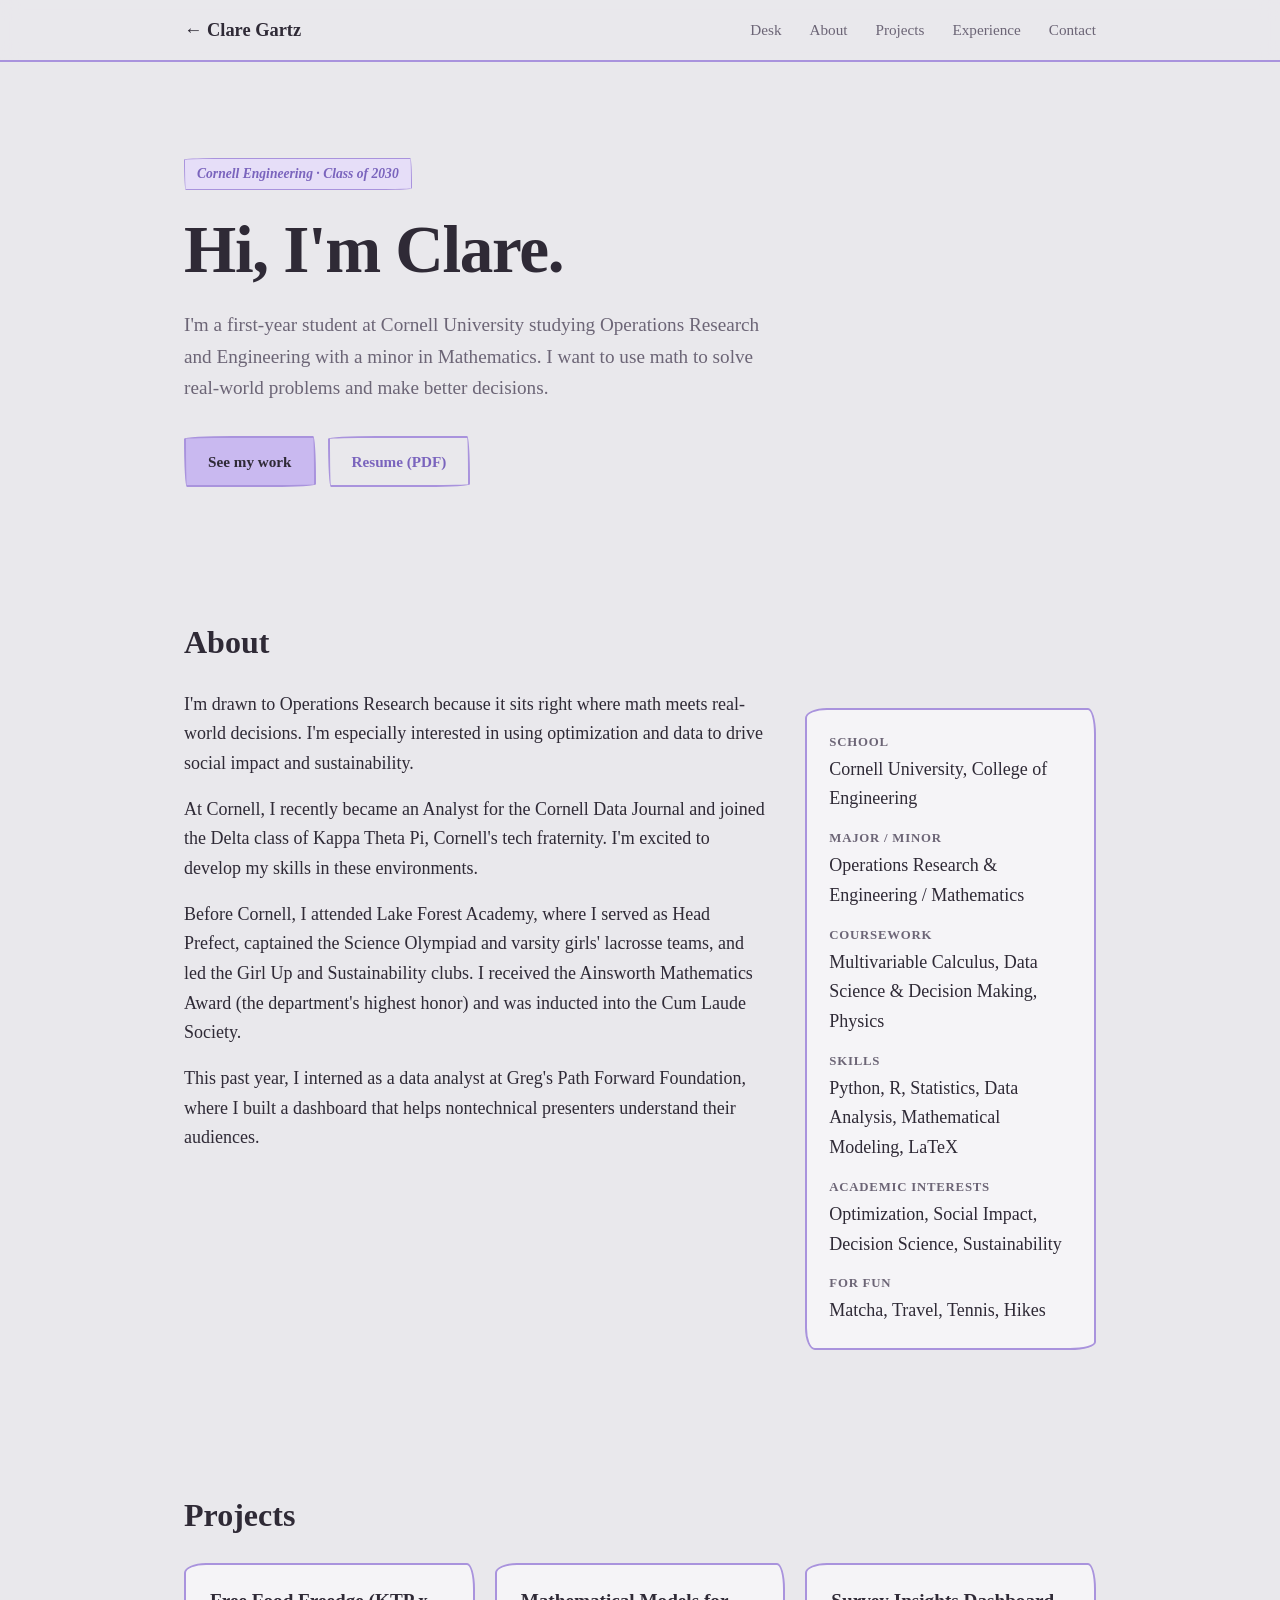
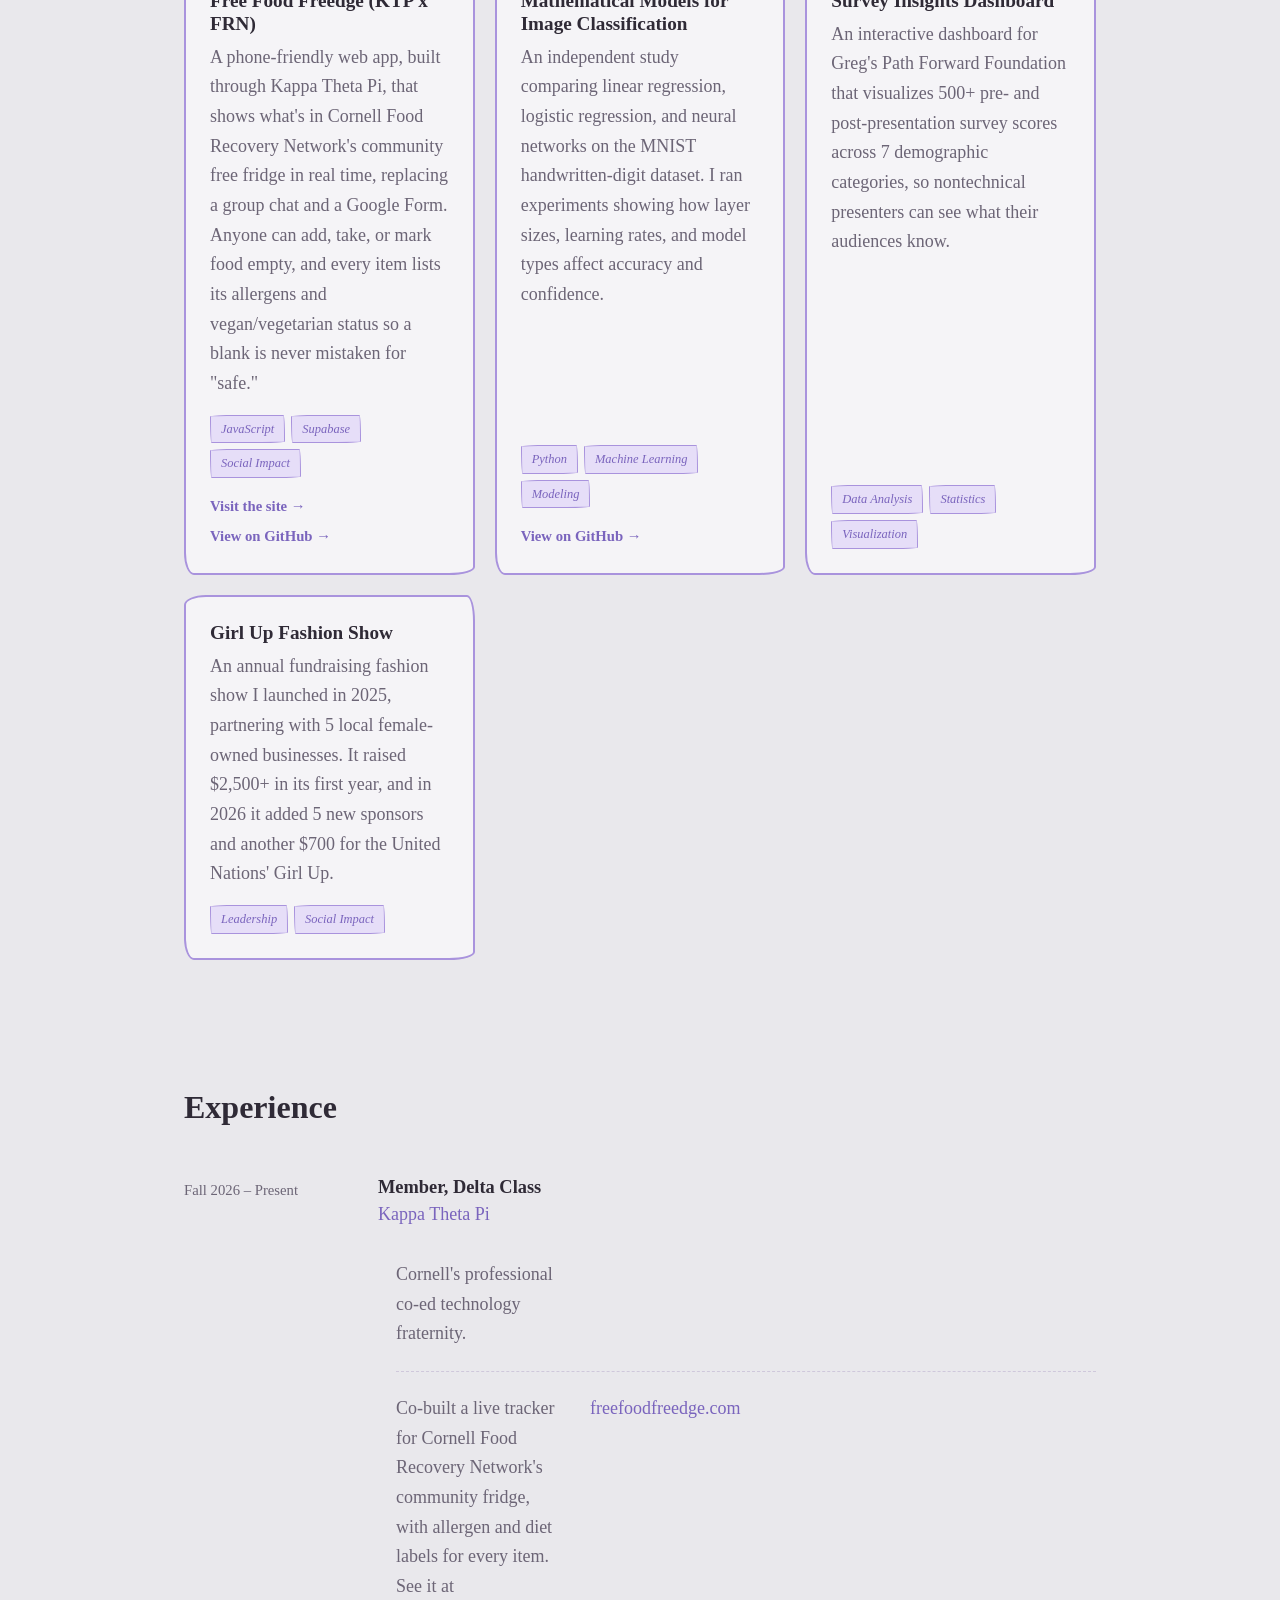
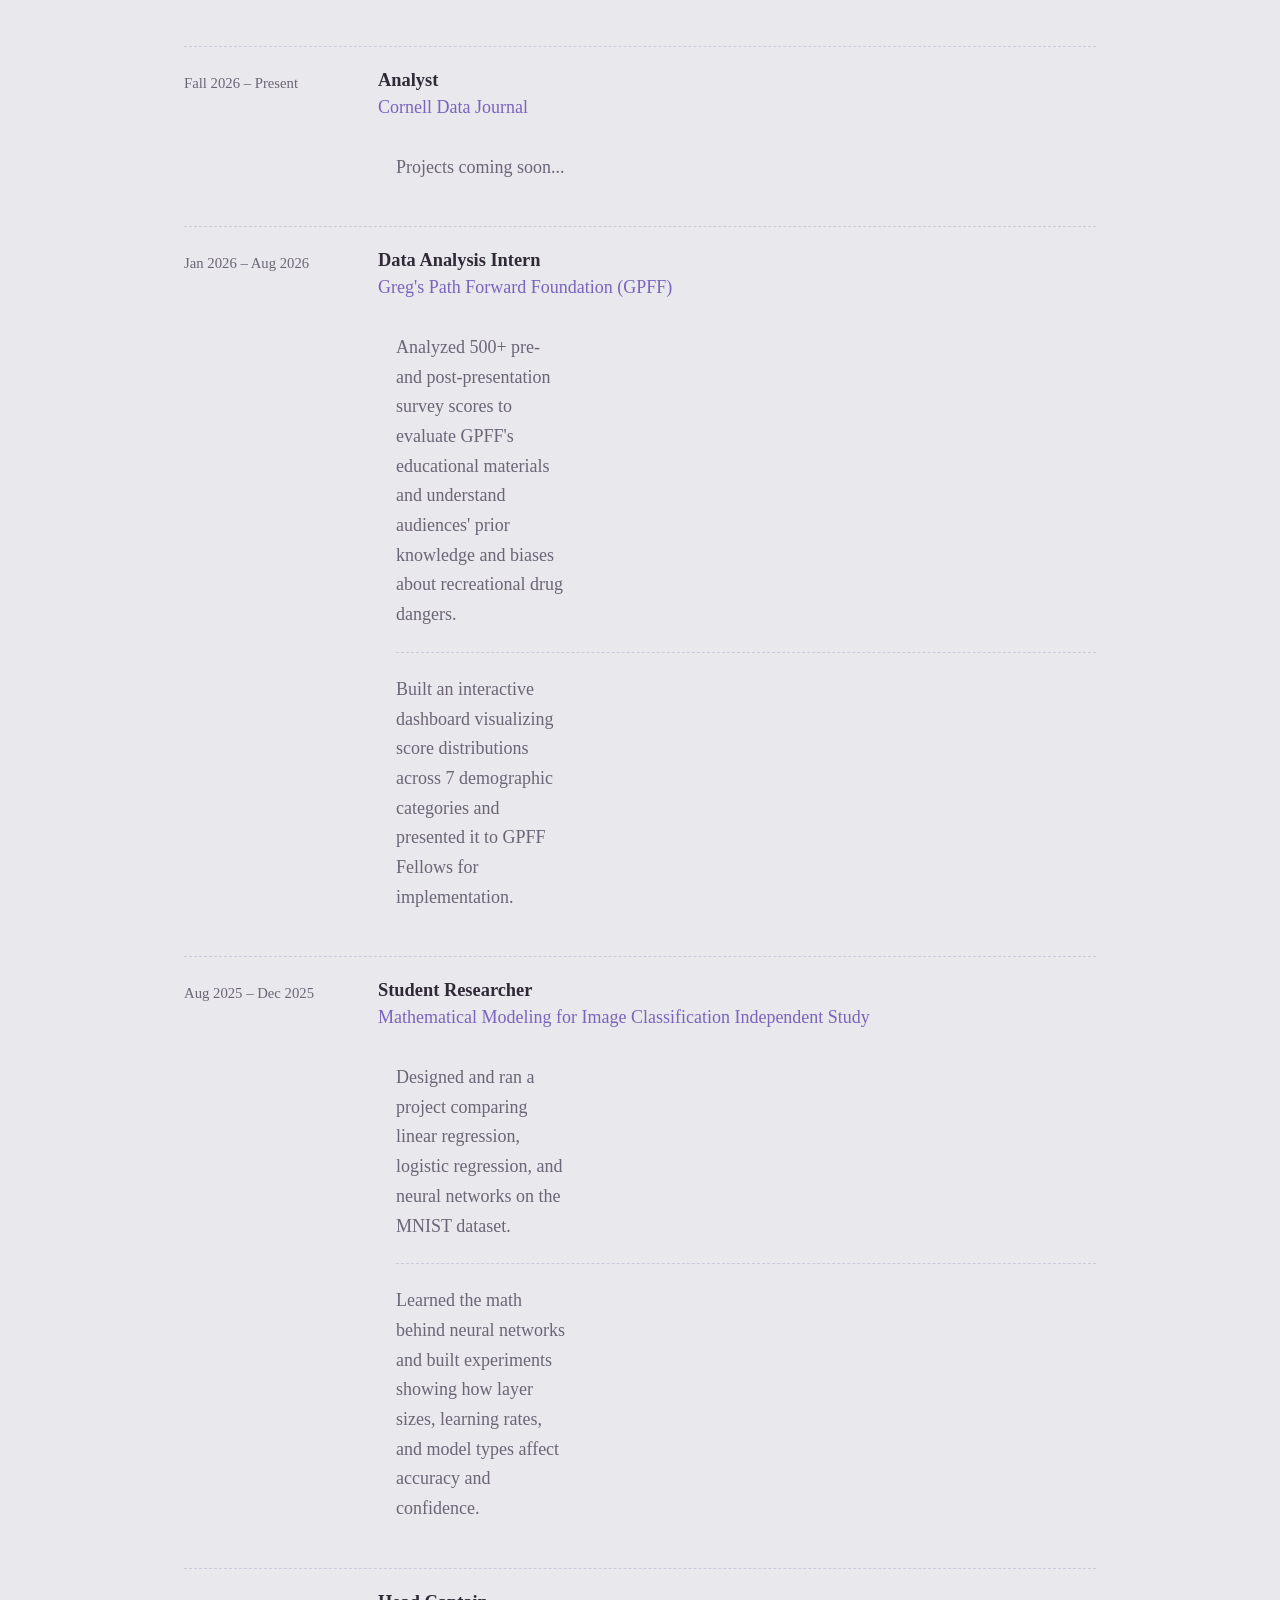
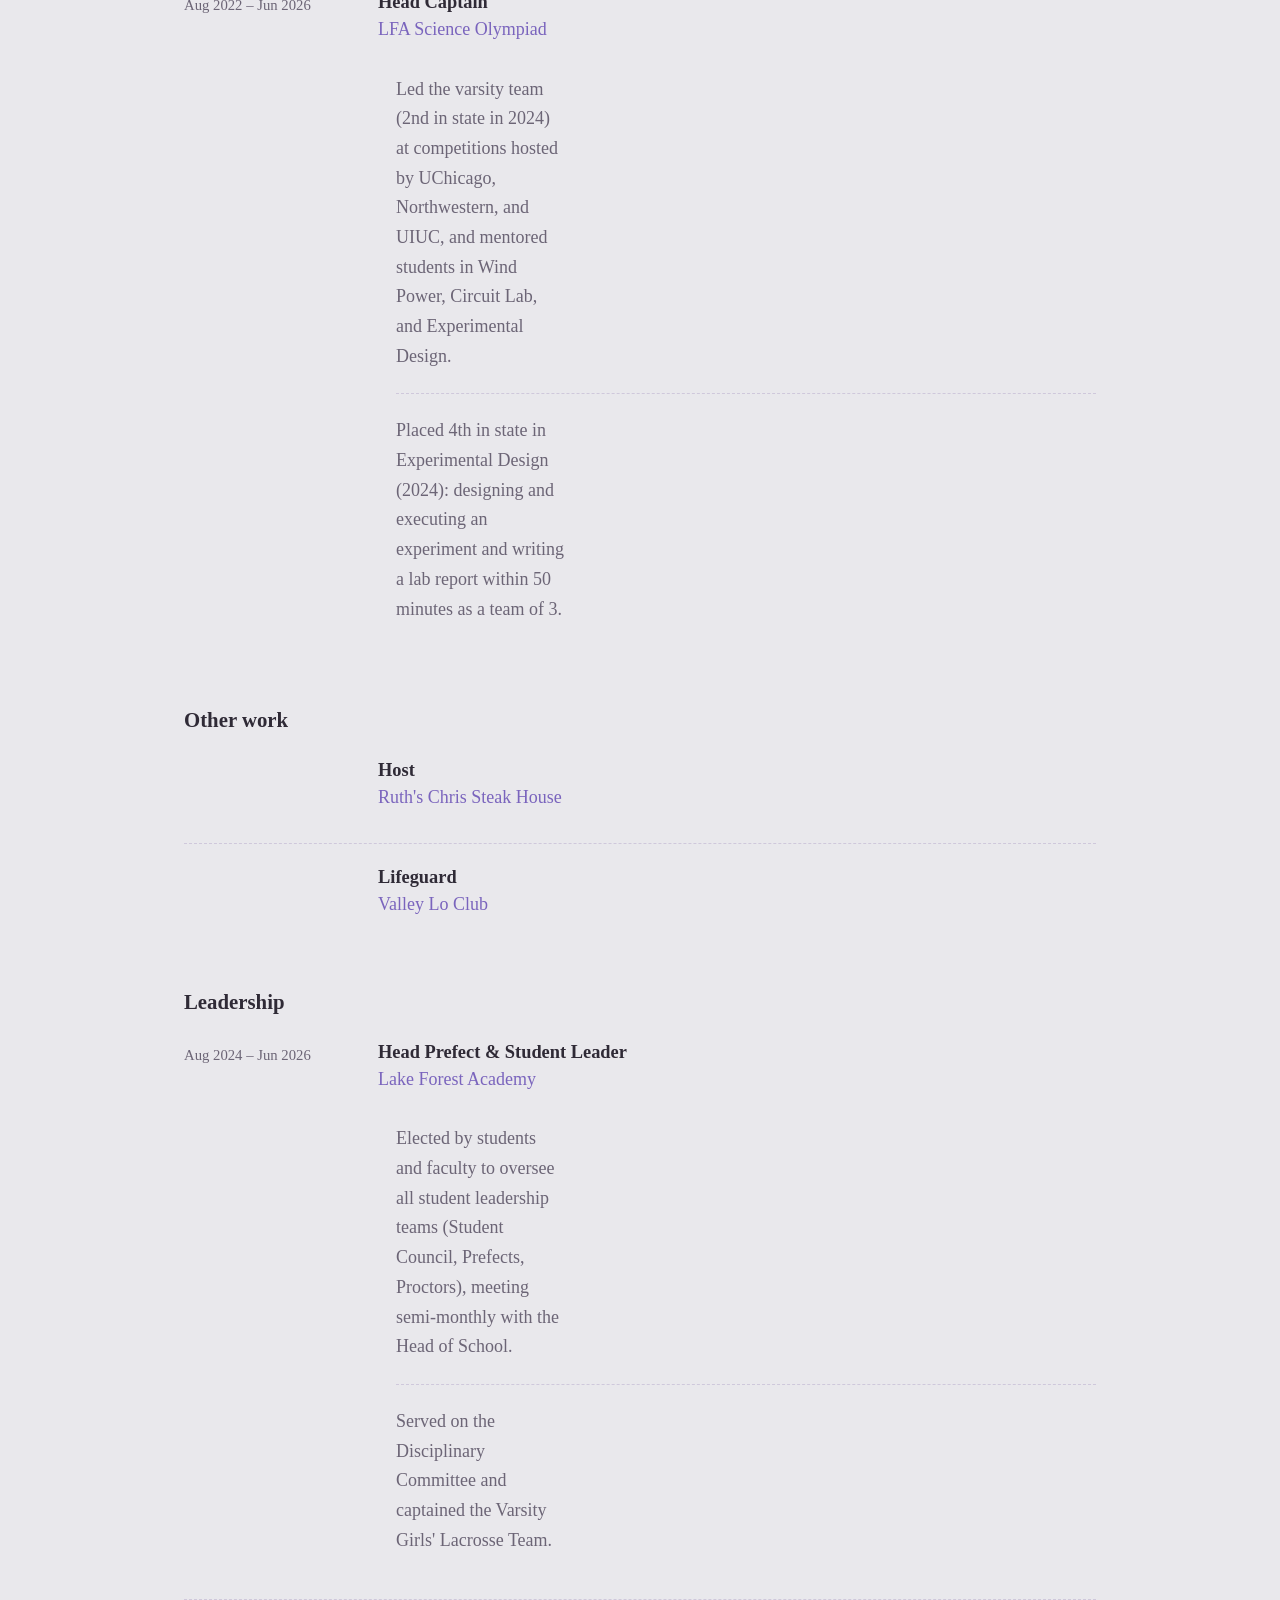
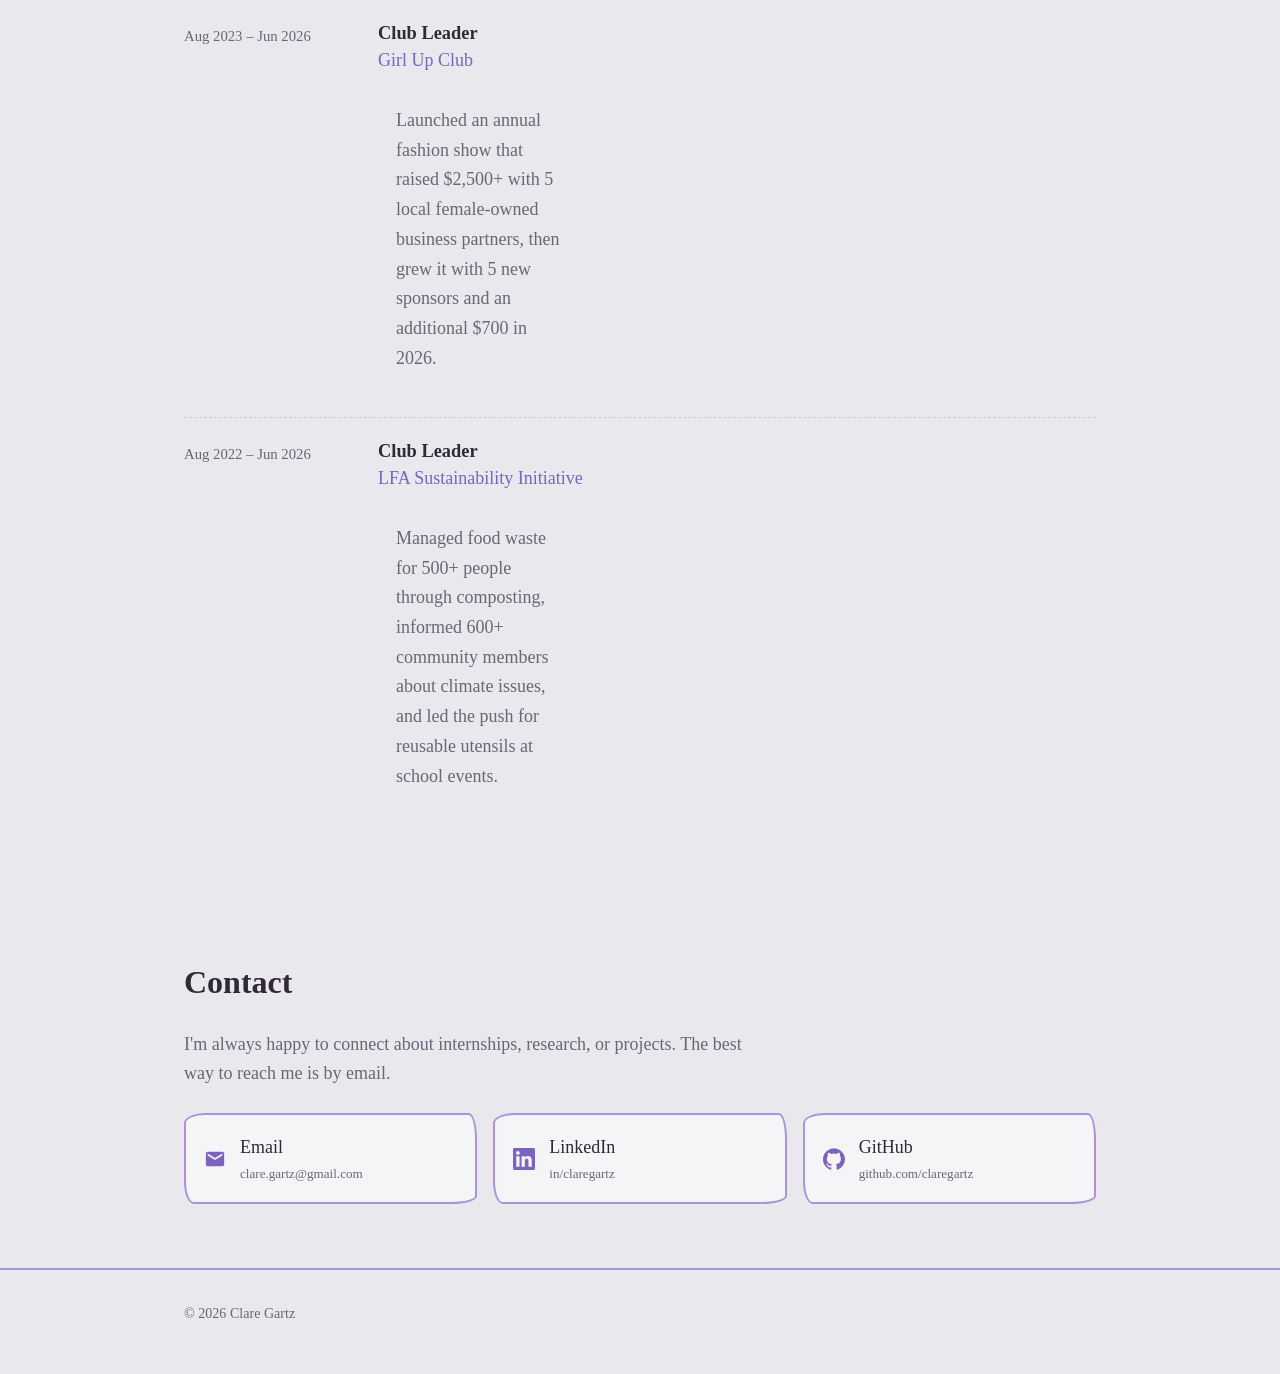
==== commit 899d817e: "Add Free Food Freedge (KTP x FRN) project; link it from the KTP sticker New project page, About page" ====
--- a/about.html
+++ b/about.html
@@ -186,7 +186,7 @@
       <p>I'm a first-year student at Cornell University studying Operations Research and Engineering with a minor in Mathematics. I want to use math to solve real-world problems and make better decisions.</p>
       <div class="buttons">
         <a class="btn btn-primary" href="#projects">See my work</a>
-        <a class="btn btn-ghost" href="resume.pdf" target="_blank" rel="noopener">Resume (PDF)</a>
+        <a class="btn btn-ghost" href="resume.pdf?v=20261014" target="_blank" rel="noopener">Resume (PDF)</a>
       </div>
     </div>
 
@@ -223,6 +223,13 @@
         <h2>Projects</h2>
         <div class="cards">
           <article class="card">
+            <h3>Free Food Freedge (KTP x FRN)</h3>
+            <p>A phone-friendly web app, built through Kappa Theta Pi, that shows what's in Cornell Food Recovery Network's community free fridge in real time, replacing a group chat and a Google Form. Anyone can add, take, or mark food empty, and every item lists its allergens and vegan/vegetarian status so a blank is never mistaken for "safe."</p>
+            <div class="tags"><span class="tag">JavaScript</span><span class="tag">Supabase</span><span class="tag">Social Impact</span></div>
+            <a class="card-link" href="https://freefoodfreedge.com" target="_blank" rel="noopener">Visit the site →</a>
+            <a class="card-link" style="margin-top:6px" href="https://github.com/claregartz/KTPhoodRecovery" target="_blank" rel="noopener">View on GitHub →</a>
+          </article>
+          <article class="card">
             <h3>Mathematical Models for Image Classification</h3>
             <p>An independent study comparing linear regression, logistic regression, and neural networks on the MNIST handwritten-digit dataset. I ran experiments showing how layer sizes, learning rates, and model types affect accuracy and confidence.</p>
             <div class="tags"><span class="tag">Python</span><span class="tag">Machine Learning</span><span class="tag">Modeling</span></div>
@@ -253,6 +260,7 @@
               <div class="org">Kappa Theta Pi</div>
               <ul>
                 <li>Cornell's professional co-ed technology fraternity.</li>
+                <li>Co-built a live tracker for Cornell Food Recovery Network's community fridge, with allergen and diet labels for every item. See it at <a href="https://freefoodfreedge.com" target="_blank" rel="noopener">freefoodfreedge.com</a></li>
               </ul>
             </div>
           </li>
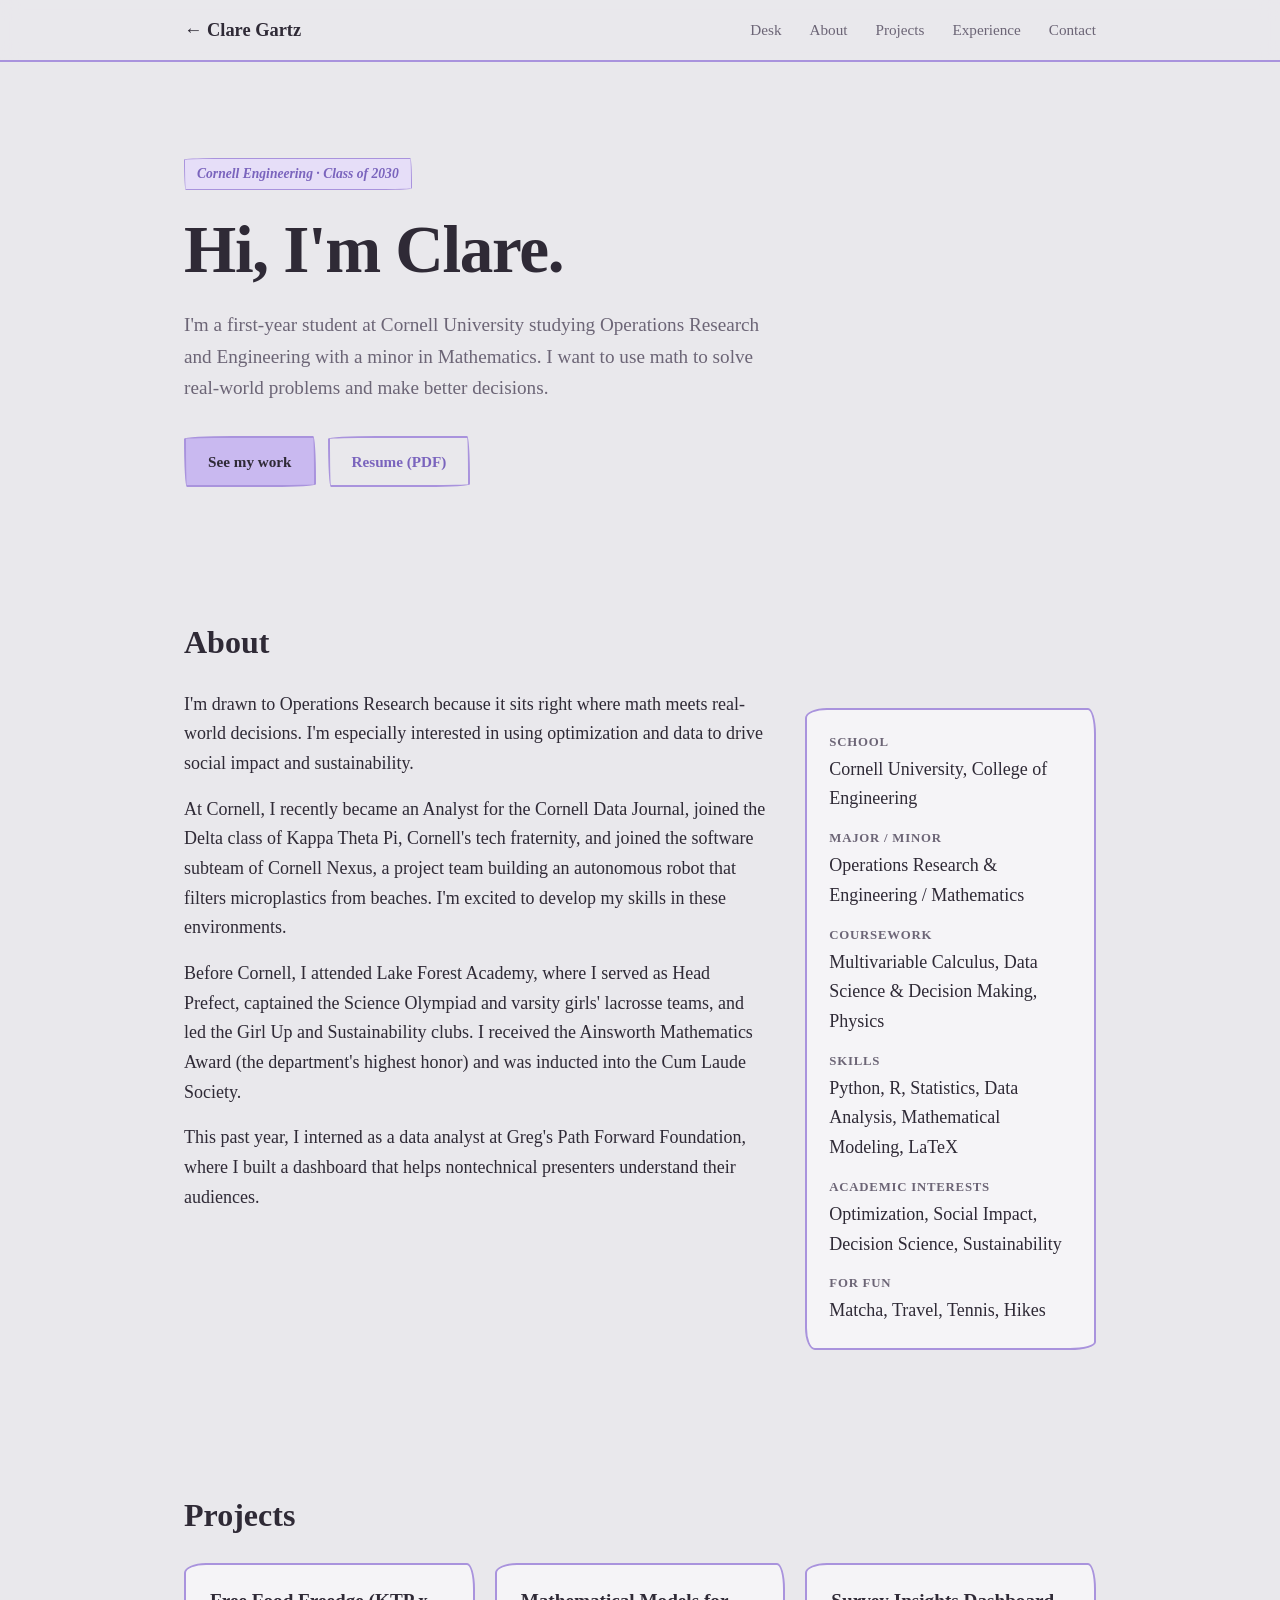
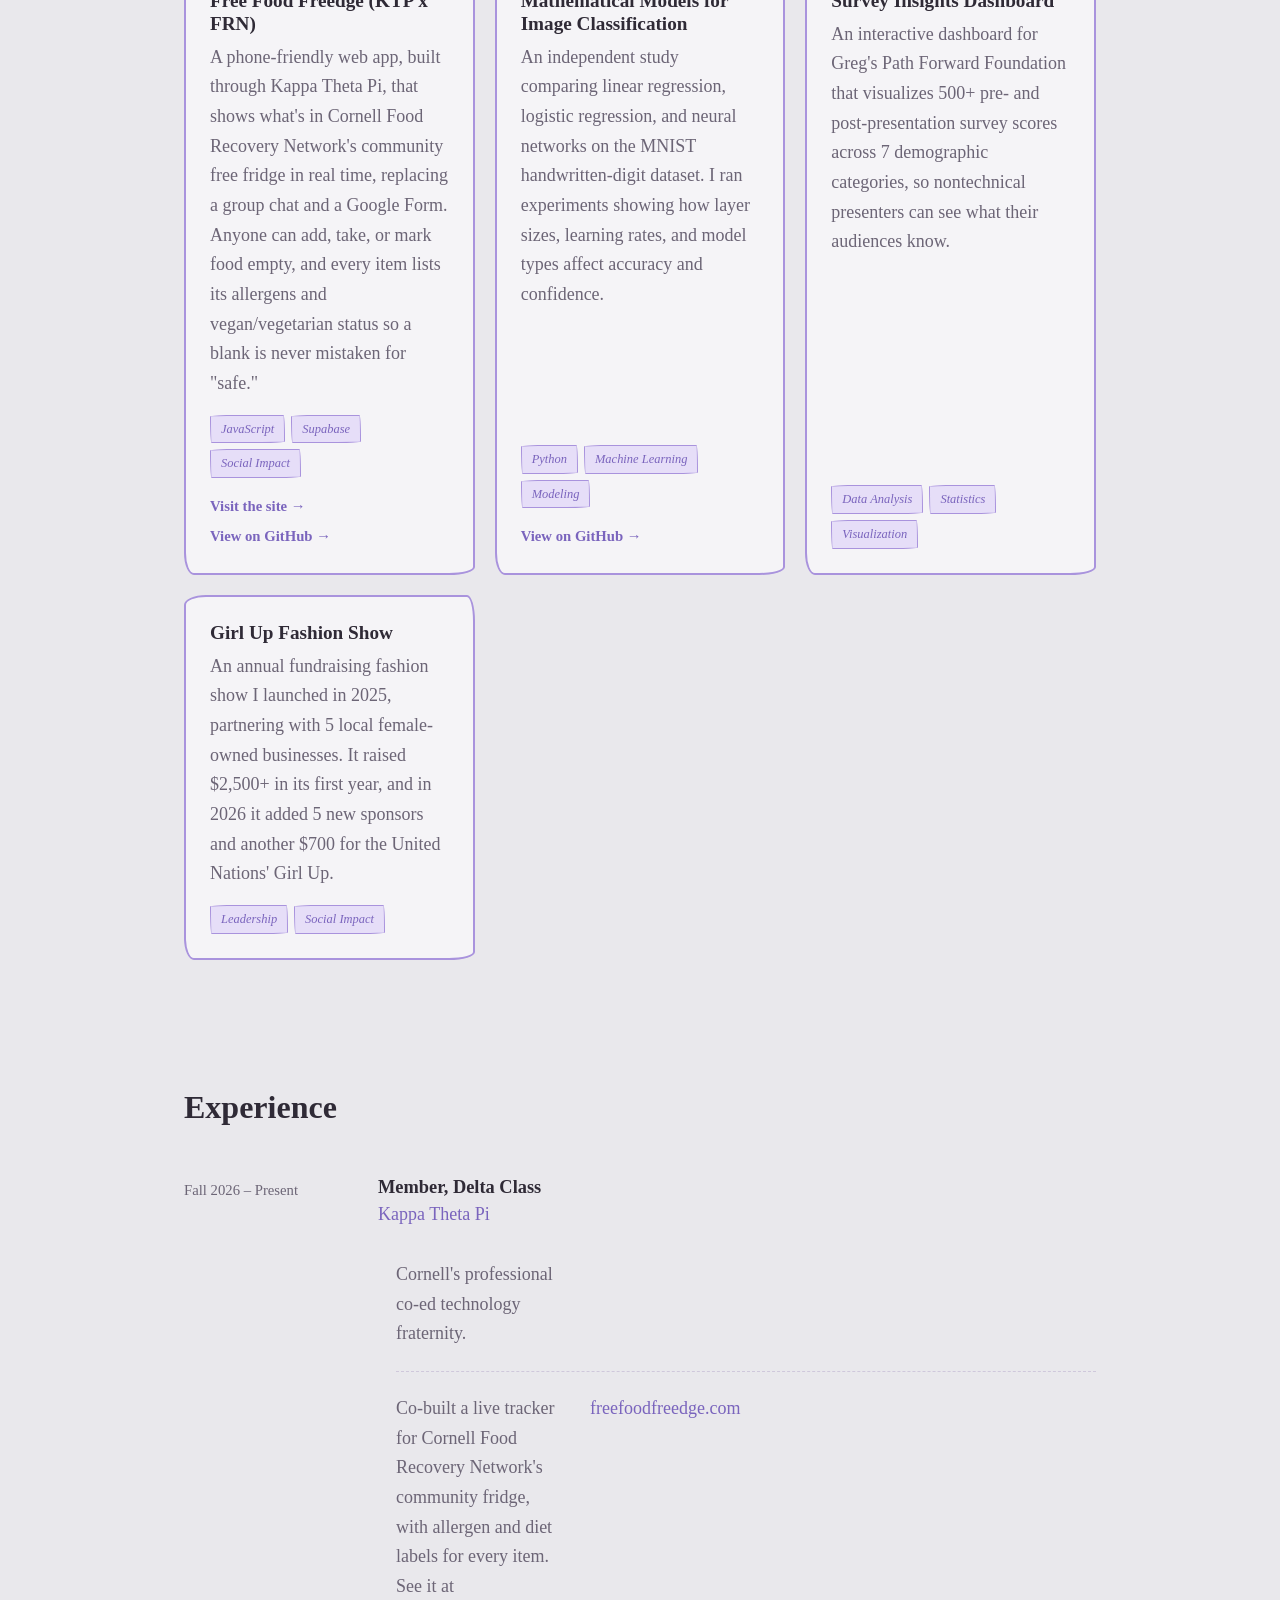
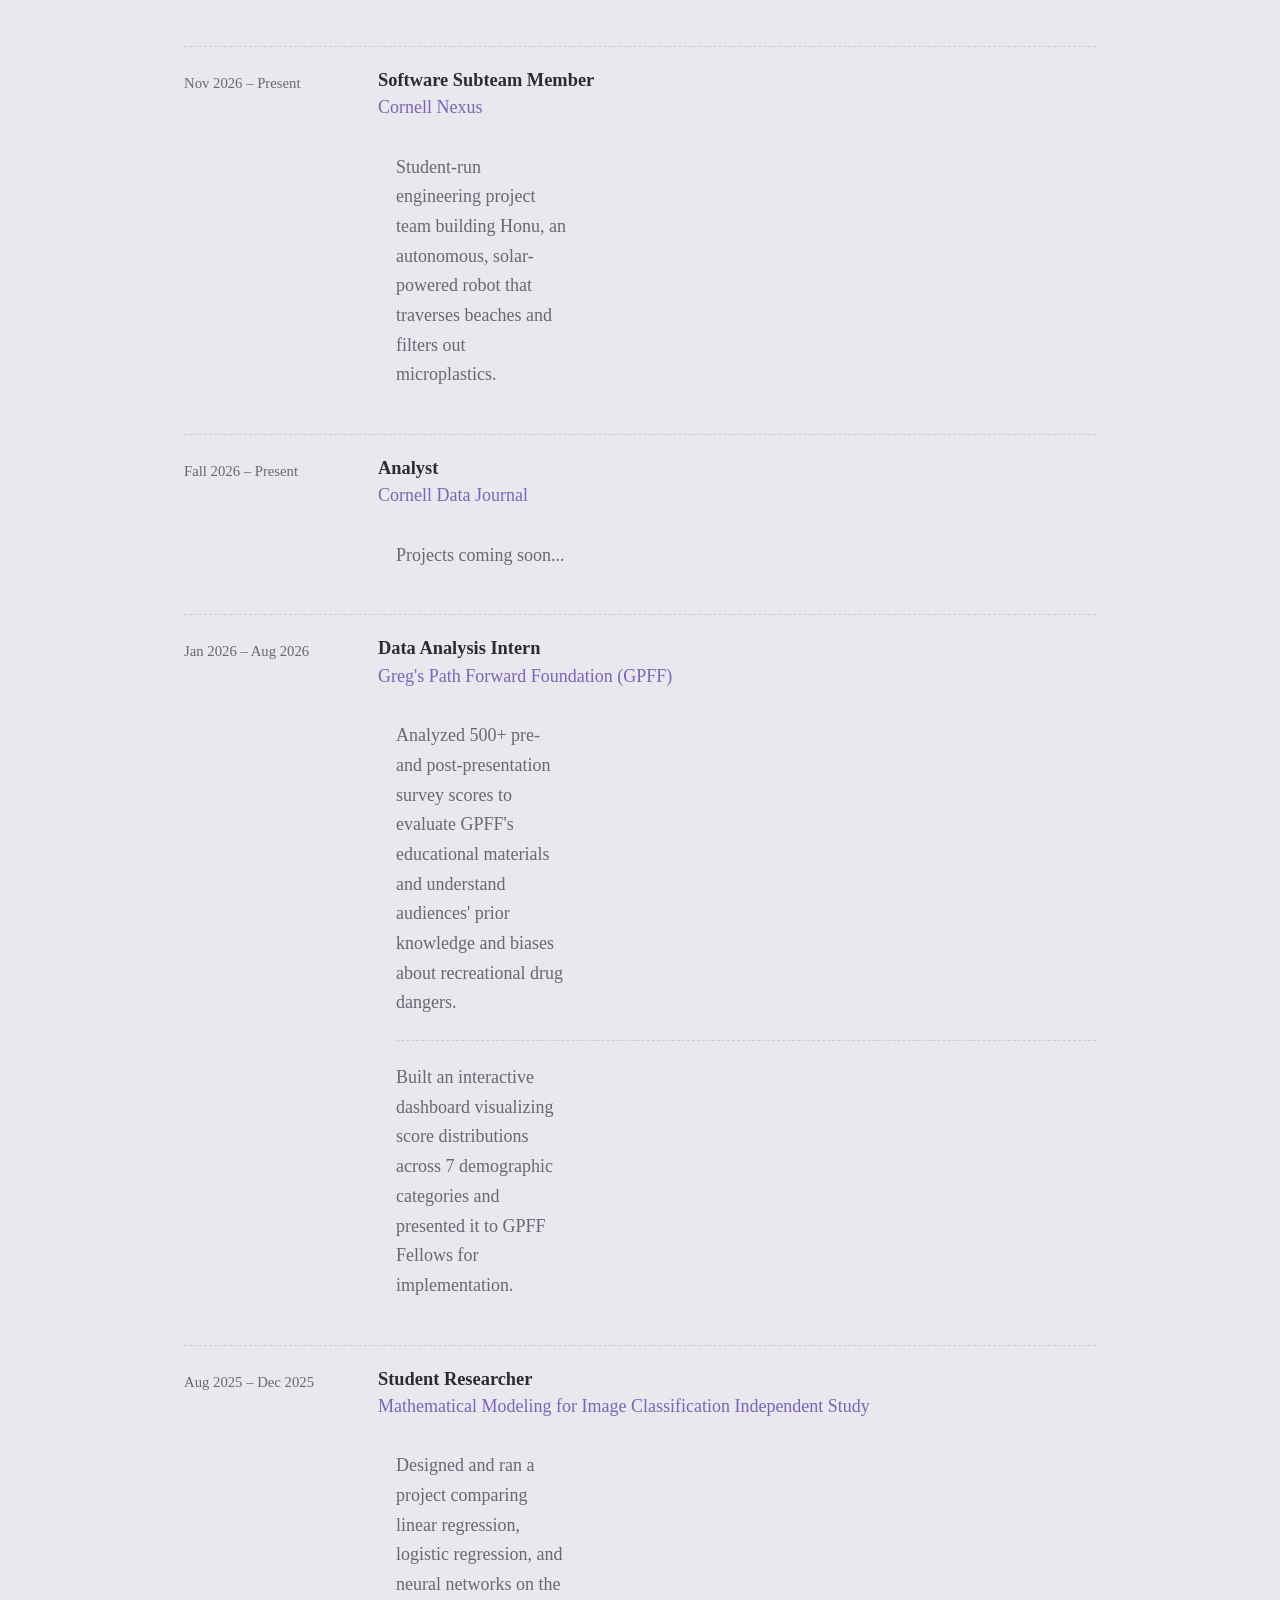
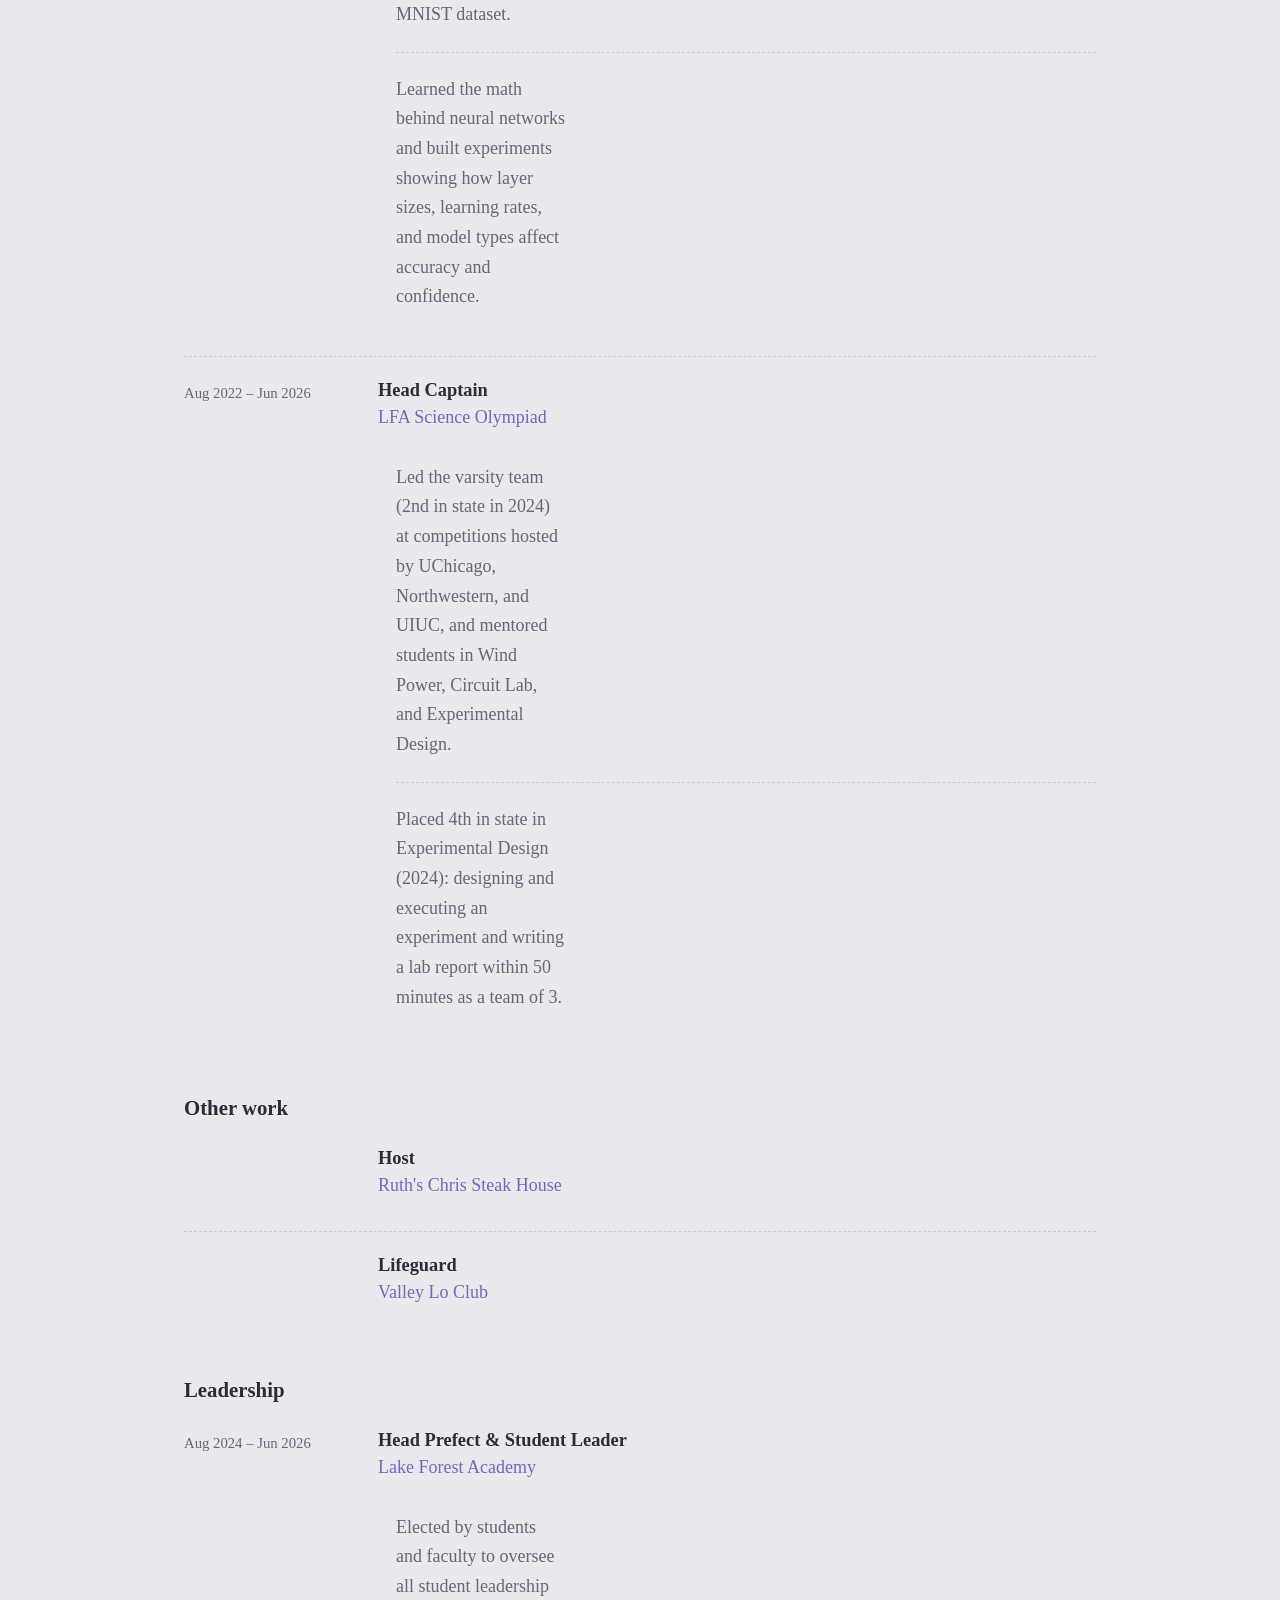
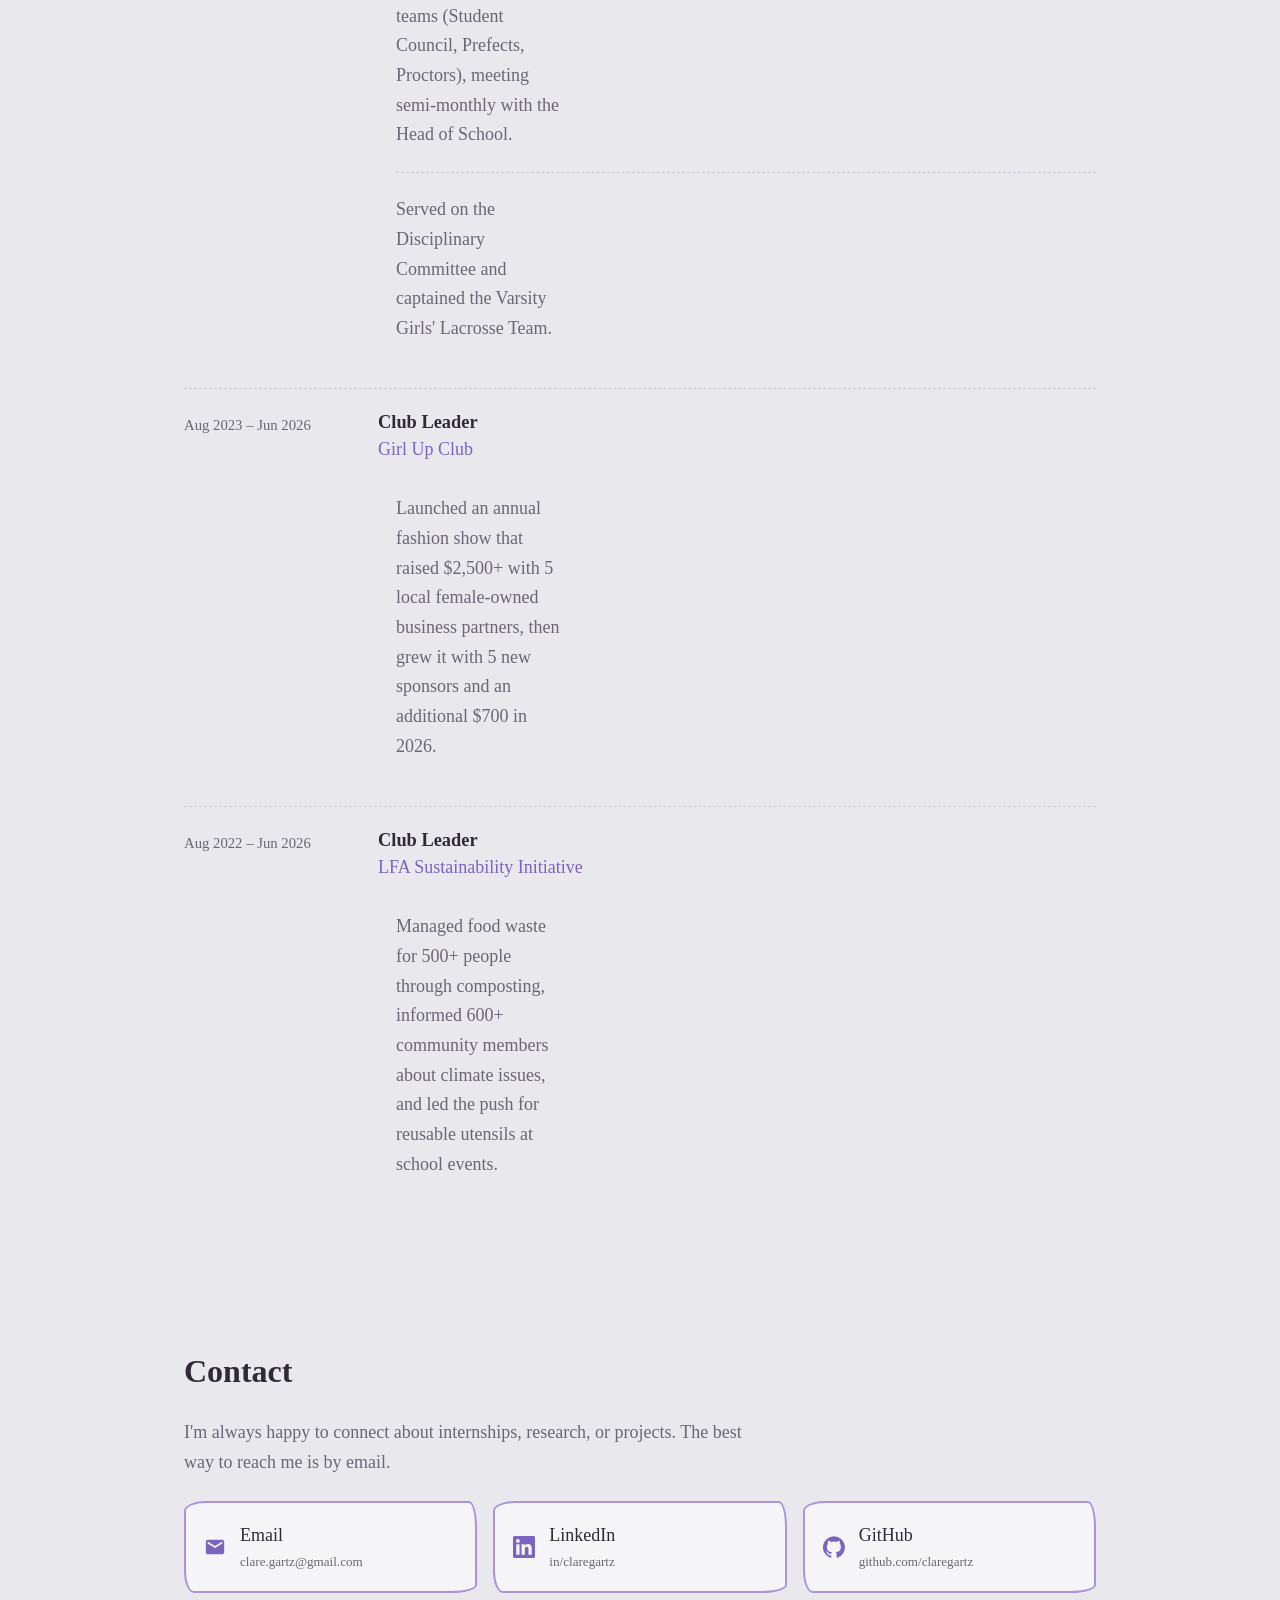
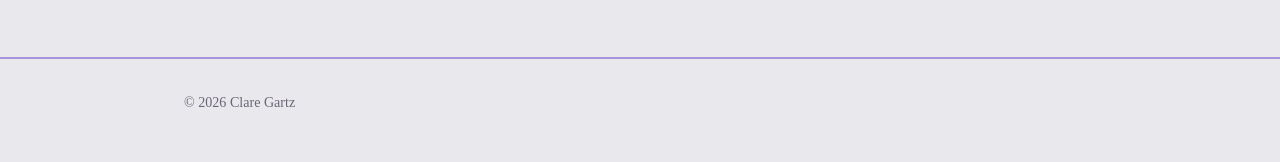
==== commit 4a78ad49: "Add Cornell Nexus page; die-cut stickers with real Nexus logo; org site links; updated resume - Nexu" ====
--- a/about.html
+++ b/about.html
@@ -186,7 +186,7 @@
       <p>I'm a first-year student at Cornell University studying Operations Research and Engineering with a minor in Mathematics. I want to use math to solve real-world problems and make better decisions.</p>
       <div class="buttons">
         <a class="btn btn-primary" href="#projects">See my work</a>
-        <a class="btn btn-ghost" href="resume.pdf?v=20261014" target="_blank" rel="noopener">Resume (PDF)</a>
+        <a class="btn btn-ghost" href="resume.pdf?v=20261118b" target="_blank" rel="noopener">Resume (PDF)</a>
       </div>
     </div>
 
@@ -196,7 +196,7 @@
         <div class="about-grid">
           <div>
             <p>I'm drawn to Operations Research because it sits right where math meets real-world decisions. I'm especially interested in using optimization and data to drive social impact and sustainability.</p>
-            <p>At Cornell, I recently became an Analyst for the Cornell Data Journal and joined the Delta class of Kappa Theta Pi, Cornell's tech fraternity. I'm excited to develop my skills in these environments.</p>
+            <p>At Cornell, I recently became an Analyst for the Cornell Data Journal, joined the Delta class of Kappa Theta Pi, Cornell's tech fraternity, and joined the software subteam of Cornell Nexus, a project team building an autonomous robot that filters microplastics from beaches. I'm excited to develop my skills in these environments.</p>
             <p>Before Cornell, I attended Lake Forest Academy, where I served as Head Prefect, captained the Science Olympiad and varsity girls' lacrosse teams, and led the Girl Up and Sustainability clubs. I received the Ainsworth Mathematics Award (the department's highest honor) and was inducted into the Cum Laude Society.</p>
             <p>This past year, I interned as a data analyst at Greg's Path Forward Foundation, where I built a dashboard that helps nontechnical presenters understand their audiences.</p>
           </div>
@@ -265,6 +265,16 @@
             </div>
           </li>
           <li>
+            <div class="when">Nov 2026 – Present</div>
+            <div>
+              <h3>Software Subteam Member</h3>
+              <div class="org">Cornell Nexus</div>
+              <ul>
+                <li>Student-run engineering project team building Honu, an autonomous, solar-powered robot that traverses beaches and filters out microplastics.</li>
+              </ul>
+            </div>
+          </li>
+          <li>
             <div class="when">Fall 2026 – Present</div>
             <div>
               <h3>Analyst</h3>
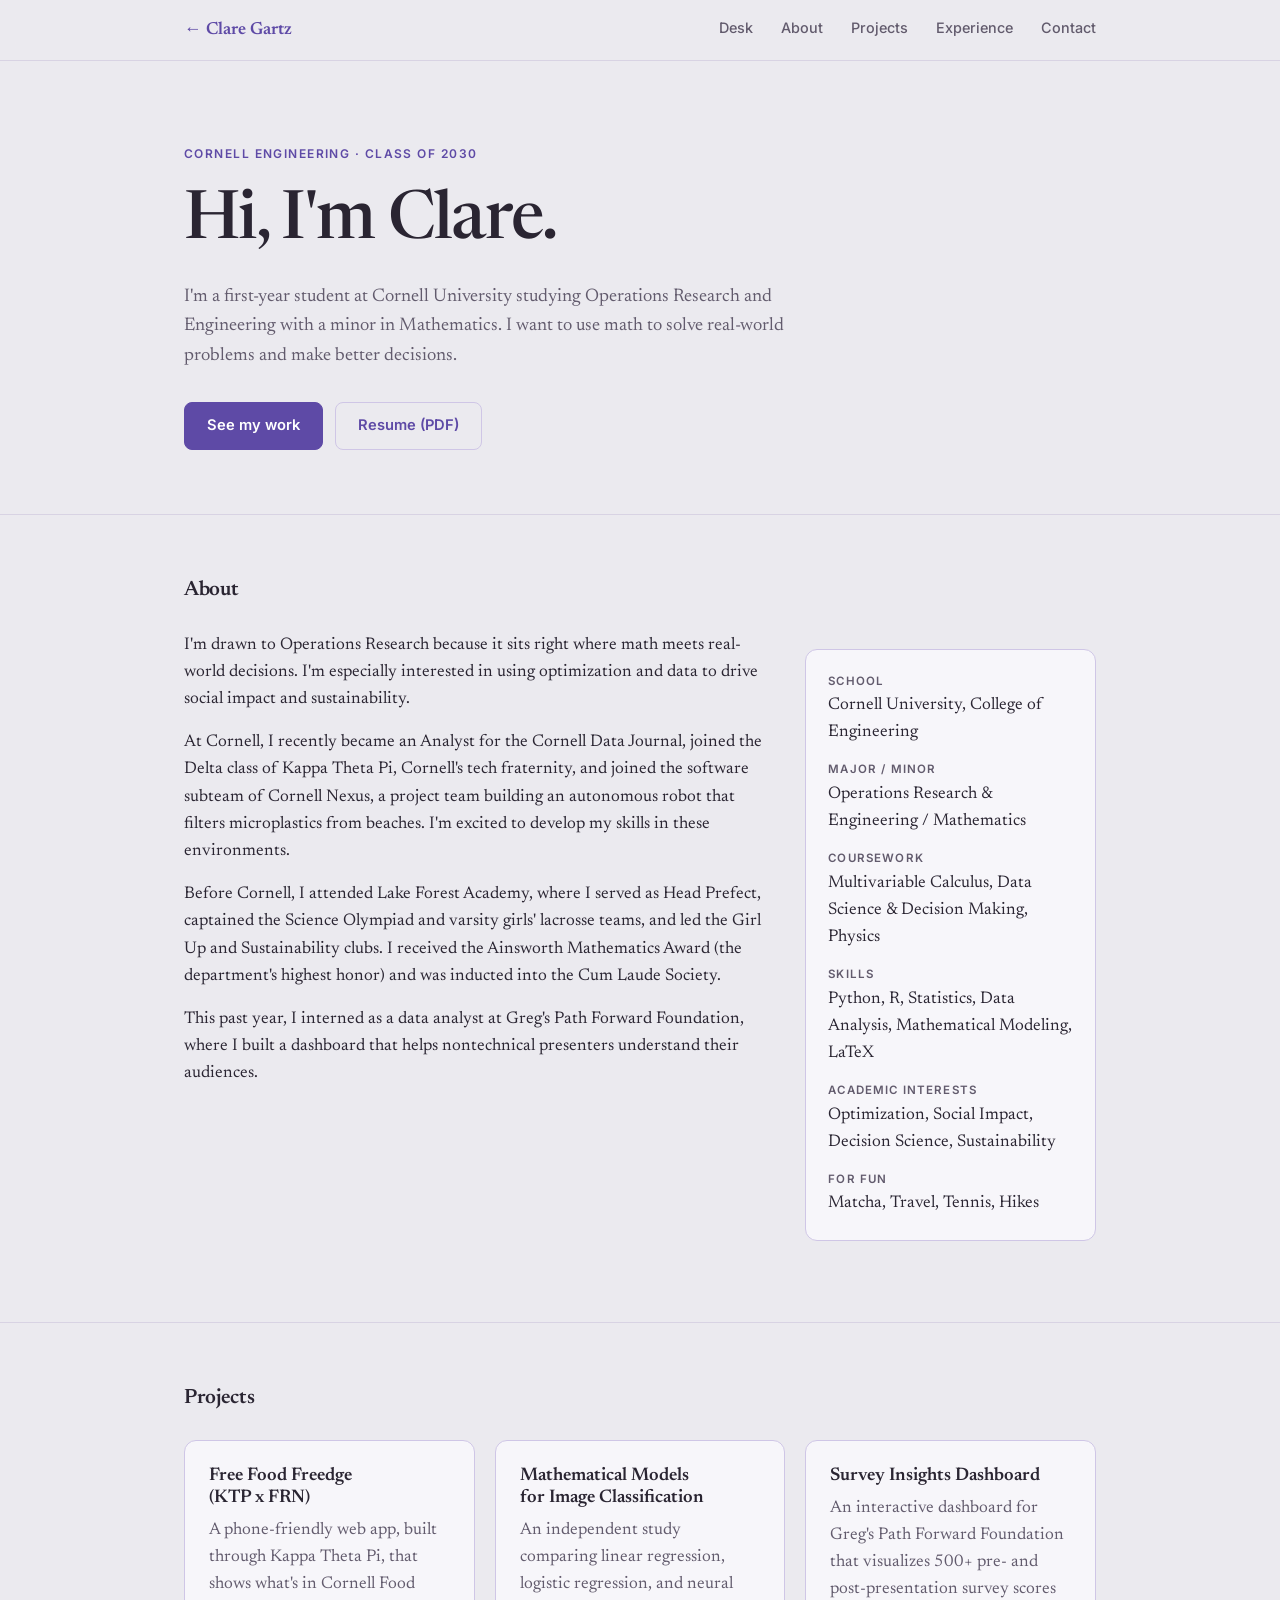
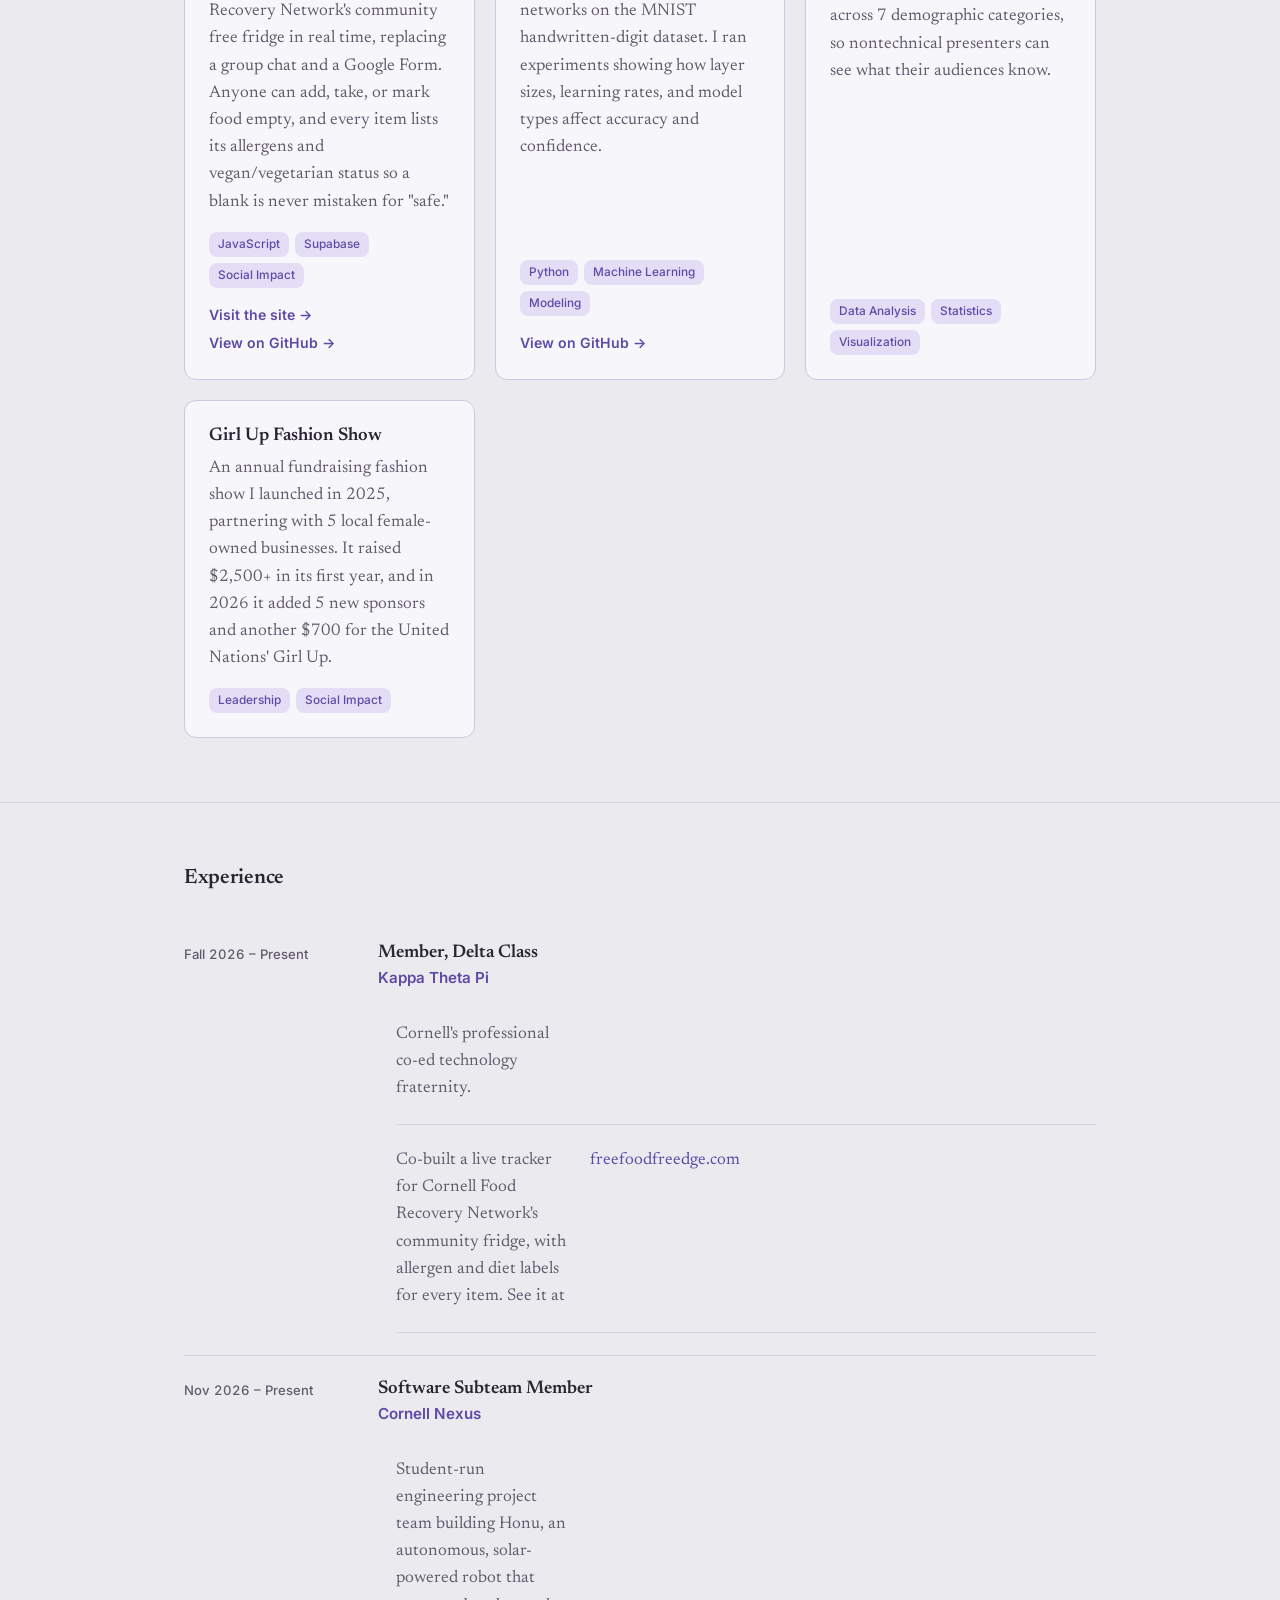
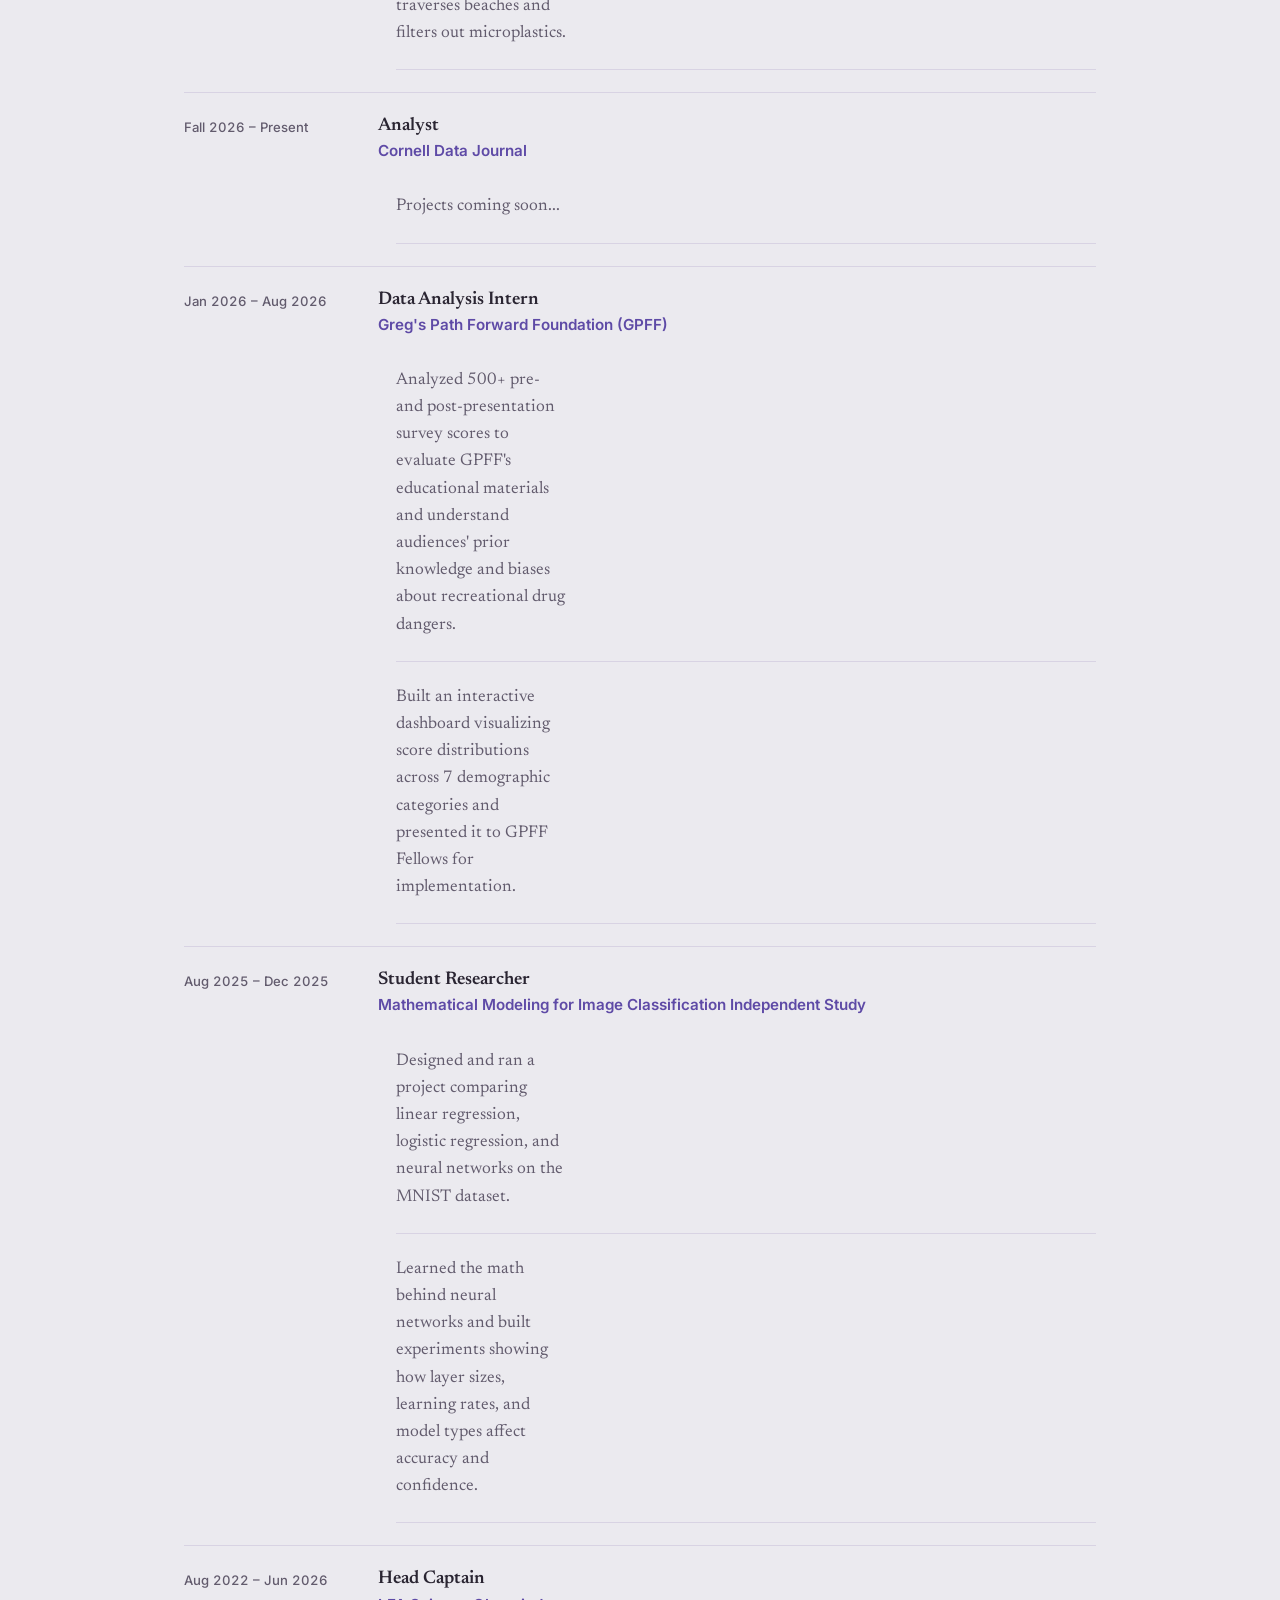
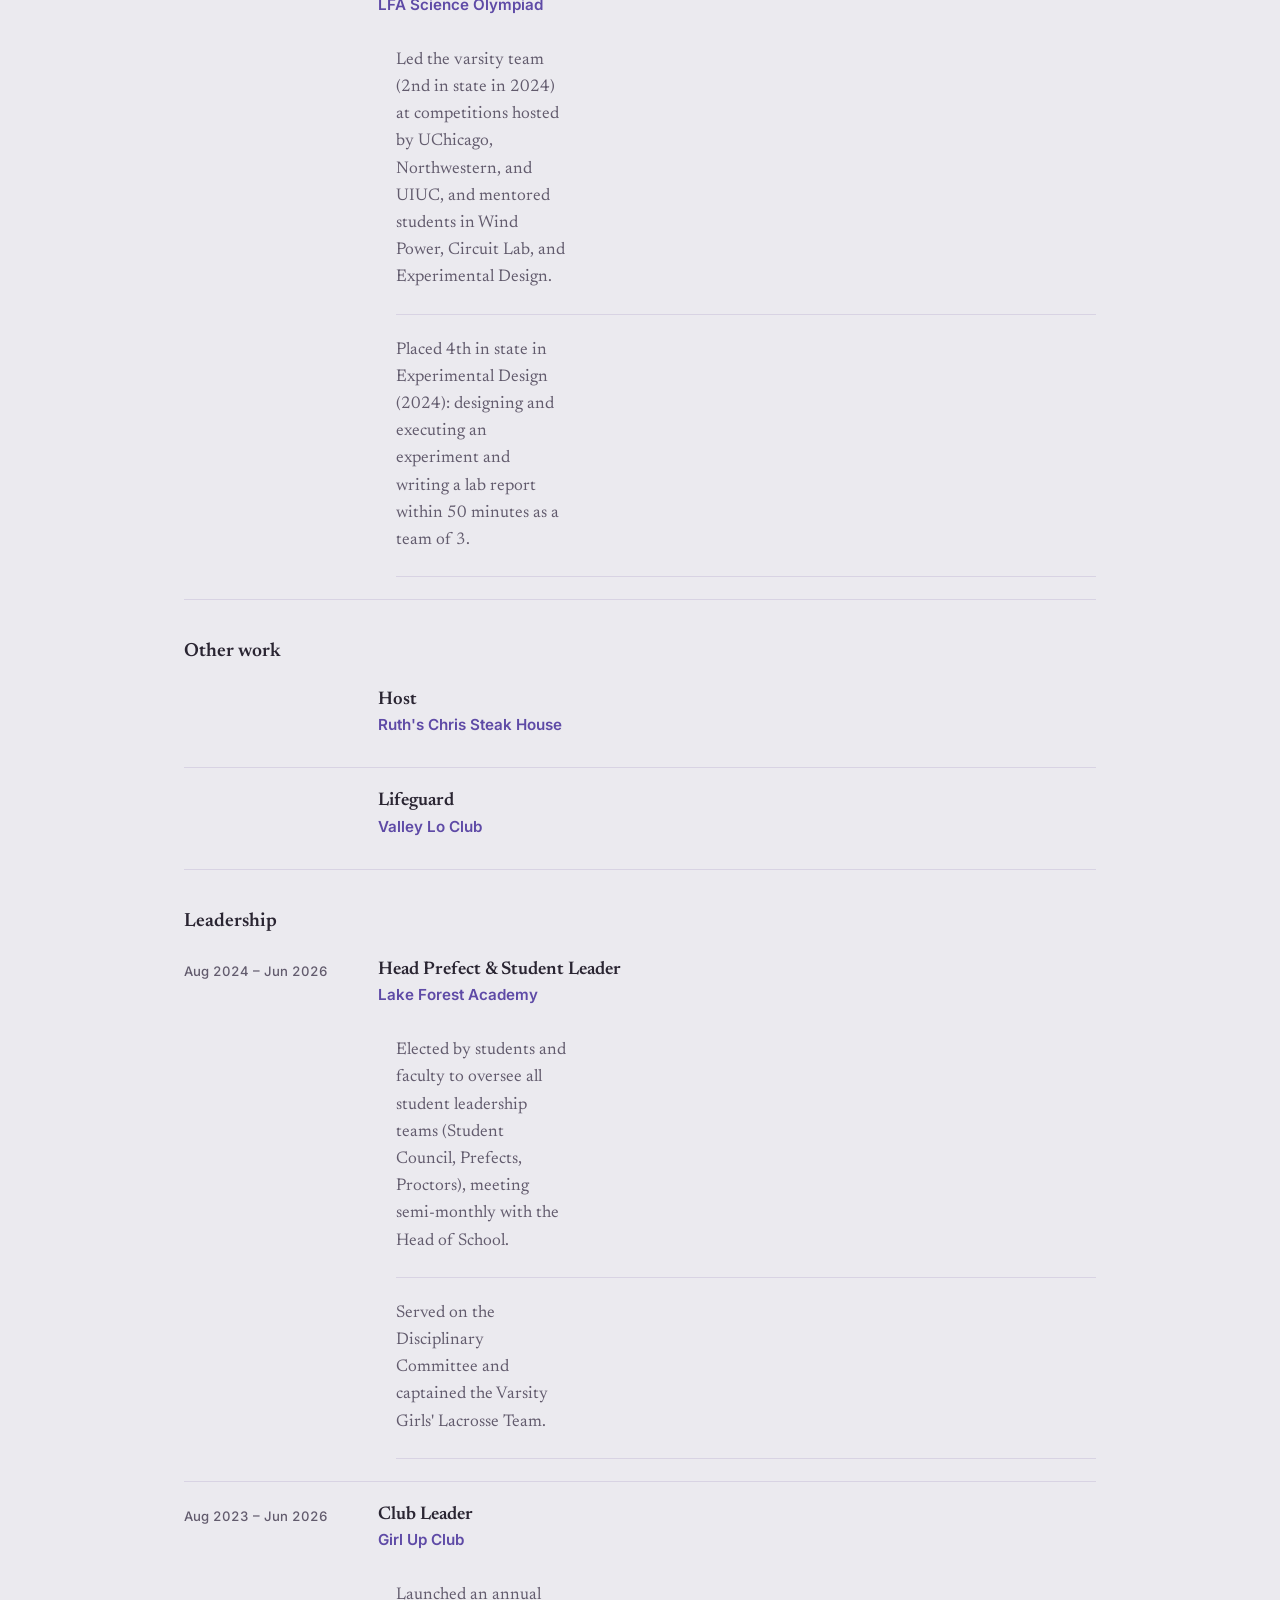
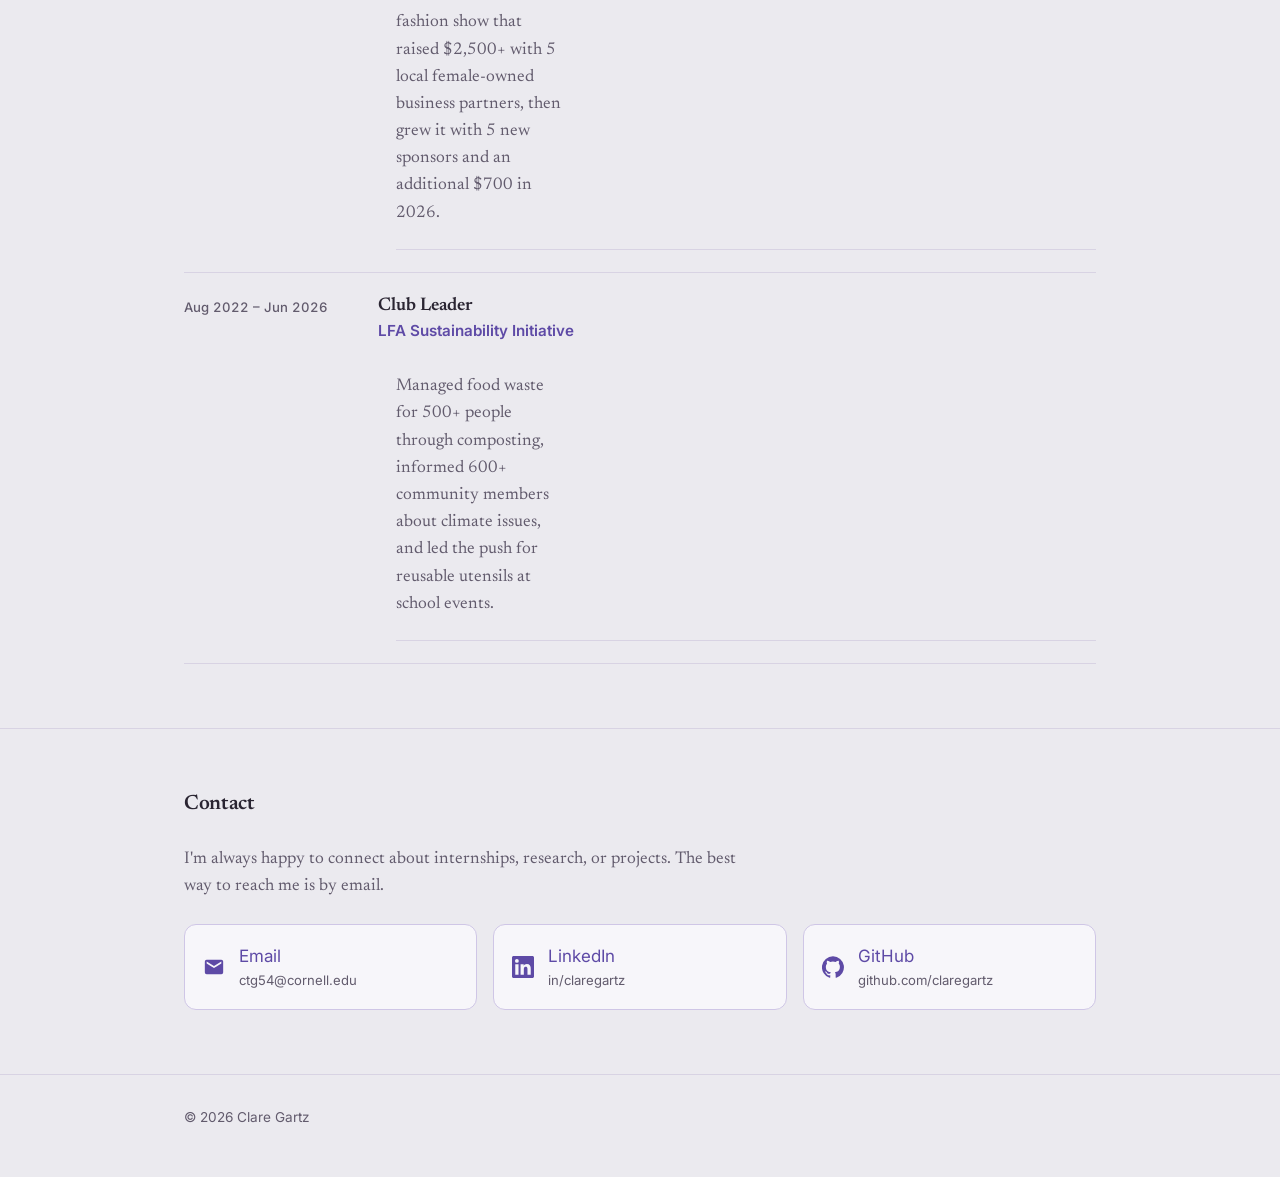
==== commit 867a5727: "Restyle site (Studio look): shared site.css, Cornell email, new tagline, crisp LFA crest, less hatch" ====
--- a/about.html
+++ b/about.html
@@ -163,6 +163,8 @@
     .timeline li { border-bottom: 1.5px dashed #cfc8db; }
     footer { border-top: 2px solid var(--border); }
   </style>
+  <link rel="stylesheet" href="https://fonts.googleapis.com/css2?family=Newsreader:ital,opsz,wght@0,6..72,400;0,6..72,500;0,6..72,600;1,6..72,400&family=Inter:wght@400;500;600;700&display=swap">
+  <link rel="stylesheet" href="site.css">
 </head>
 <body>
 
@@ -379,9 +381,9 @@
         <h2>Contact</h2>
         <p>I'm always happy to connect about internships, research, or projects. The best way to reach me is by email.</p>
         <div class="links">
-          <a class="link-card" href="mailto:clare.gartz@gmail.com">
+          <a class="link-card" href="mailto:ctg54@cornell.edu">
             <svg viewBox="0 0 24 24" aria-hidden="true"><path d="M20 4H4a2 2 0 0 0-2 2v12a2 2 0 0 0 2 2h16a2 2 0 0 0 2-2V6a2 2 0 0 0-2-2zm0 4.2-8 5-8-5V6l8 5 8-5v2.2z"/></svg>
-            <span>Email<small>clare.gartz@gmail.com</small></span>
+            <span>Email<small>ctg54@cornell.edu</small></span>
           </a>
           <a class="link-card" href="https://www.linkedin.com/in/claregartz" target="_blank" rel="noopener">
             <svg viewBox="0 0 24 24" aria-hidden="true"><path d="M20.45 20.45h-3.56v-5.57c0-1.33-.02-3.04-1.85-3.04-1.85 0-2.14 1.45-2.14 2.94v5.67H9.35V9h3.41v1.56h.05c.48-.9 1.64-1.85 3.37-1.85 3.6 0 4.27 2.37 4.27 5.46v6.28zM5.34 7.43a2.06 2.06 0 1 1 0-4.13 2.06 2.06 0 0 1 0 4.13zM7.12 20.45H3.56V9h3.56v11.45zM22.22 0H1.77C.79 0 0 .77 0 1.73v20.54C0 23.23.79 24 1.77 24h20.45c.98 0 1.78-.77 1.78-1.73V1.73C24 .77 23.2 0 22.22 0z"/></svg>
--- a/site.css
+++ b/site.css
@@ -0,0 +1,117 @@
+/* Shared site style ("Studio"): lavender + paper grain, straight edges,
+   Newsreader serif with small Inter labels. Loaded after each page's own <style>;
+   :root:root outranks the per-page :root and :root[data-theme] rules. */
+
+/* Tokens (names cover both the desk page and the text pages) */
+:root:root {
+  --f-display: "Newsreader", "Times New Roman", Times, serif;
+  --f-body: "Newsreader", "Times New Roman", Times, serif;
+  --f-ui: "Inter", "Helvetica Neue", Arial, sans-serif;
+  --f-mono: "Inter", "Helvetica Neue", Arial, sans-serif;
+  --r: 12px; --r-btn: 8px;
+  --bg: #ebeaef; --paper: #ebeaef;
+  --surface: #f7f6fa; --card-bg: #f7f6fa; --pill-bg: #f7f6fa;
+  --text: #2a2532; --ink: #2a2532; --pencil: #2f2a36;
+  --muted: #625b6d;
+  --border: #cfc6e6; --pill-border: #cfc6e6; --rule: #d8d3e3;
+  --accent: #5e4aa6; --accent-soft: #e4ddf6;
+  --btn: #5e4aa6; --btn-text: #fff;
+  --glow: #ddd4f2;
+}
+
+/* ================= base ================= */
+:root:root body {
+  background-color: var(--bg); color: var(--text);
+  font-family: var(--f-body); font-size: 17px; line-height: 1.6;
+}
+:root:root :is(h1, h2, h3, .logo, .name) { font-family: var(--f-display); text-wrap: balance; }
+:root:root a { color: var(--accent); }
+
+/* --- header / nav (about page) --- */
+:root:root header { background: color-mix(in srgb, var(--bg) 90%, transparent); border-bottom: 1px solid var(--rule); }
+:root:root nav ul a { font-family: var(--f-ui); font-size: .9rem; color: var(--muted); }
+:root:root nav ul a:hover { color: var(--text); }
+:root:root .logo { font-size: 1.1rem; }
+
+/* --- desk header --- */
+:root:root .name { font-weight: 600; letter-spacing: -0.015em; }
+:root:root .tagline { font-family: var(--f-ui); font-style: normal; font-size: .95rem; letter-spacing: .01em; }
+:root:root .pill {
+  font-family: var(--f-ui); font-weight: 600; font-size: .92rem;
+  border: 1px solid var(--pill-border); border-radius: var(--r-btn);
+  background: var(--pill-bg); color: var(--text);
+}
+:root:root .pill:hover { transform: translateY(-1px); border-color: var(--accent); }
+:root:root .pill.primary { background: var(--btn); border-color: var(--btn); color: var(--btn-text); }
+:root:root .icon-link { height: 36px; width: 38px; }
+:root:root .hint { font-family: var(--f-ui); font-style: normal; font-size: .92rem; }
+:root:root .wall-glow { fill: var(--glow); }
+
+/* desk list of links */
+:root:root .index h2 { font-size: 1.25rem; }
+:root:root .index a {
+  border: 1px solid var(--border); border-radius: var(--r); background: var(--card-bg);
+  font-family: var(--f-ui); font-weight: 600; font-size: .95rem;
+}
+:root:root .index a:hover { transform: translateY(-2px); border-color: var(--accent); }
+:root:root .index a span { font-style: normal; font-weight: 400; font-size: .85rem; }
+
+/* hover bubble on the desk */
+:root:root .bubble {
+  background: var(--surface); color: var(--text);
+  border: 1px solid var(--border); border-radius: var(--r);
+  box-shadow: 0 8px 24px rgba(30, 24, 40, .12); transform: translateY(4px);
+  font-family: var(--f-body); font-size: .95rem;
+}
+:root:root .bubble.show { transform: none; }
+:root:root .bubble strong { font-family: var(--f-display); }
+:root:root .bubble .go { color: var(--accent); font-family: var(--f-ui); font-style: normal; font-size: .85rem; }
+
+/* --- about hero --- */
+:root:root .hero { padding-top: 80px; padding-bottom: 64px; }
+:root:root .hero h1 { font-weight: 600; letter-spacing: -0.025em; }
+:root:root .hero p { font-size: 1.15rem; }
+:root:root :is(.eyebrow, .tag) { font-style: normal; font-family: var(--f-ui); border: 0; }
+:root:root .eyebrow {
+  background: none; padding: 0; border-radius: 0; color: var(--accent);
+  text-transform: uppercase; letter-spacing: .12em; font-size: .75rem; font-weight: 600;
+}
+:root:root .tag { border-radius: var(--r-btn); background: var(--accent-soft); color: var(--accent); font-size: .74rem; padding: 3px 9px; }
+:root:root .btn {
+  font-family: var(--f-ui); font-weight: 600; font-size: .92rem;
+  border: 1px solid var(--accent); border-radius: var(--r-btn);
+}
+:root:root :is(.btn-primary, a.btn:not(.btn-ghost)) { background: var(--btn); border-color: var(--btn); color: var(--btn-text); }
+:root:root .btn-ghost { background: transparent; color: var(--accent); border-color: var(--border); }
+:root:root .btn:hover { transform: translateY(-1px); }
+
+/* --- sections --- */
+:root:root section { border-top: 1px solid var(--rule); }
+:root:root section h2 { font-size: 1.85rem; font-weight: 600; letter-spacing: -0.015em; }
+:root:root :is(.card, .facts, .link-card) {
+  background: var(--surface); border: 1px solid var(--border); border-radius: var(--r);
+}
+:root:root :is(.card, .link-card):hover { transform: translateY(-2px); border-color: var(--accent); }
+:root:root .card h3 { font-size: 1.15rem; }
+:root:root .card-link { font-family: var(--f-ui); font-size: .88rem; }
+:root:root .facts dt { font-family: var(--f-ui); font-size: .72rem; letter-spacing: .1em; }
+:root:root .timeline li { border-bottom: 1px solid var(--rule); }
+:root:root .when { font-family: var(--f-mono); font-size: .82rem; font-variant-numeric: tabular-nums; }
+:root:root .org { font-family: var(--f-ui); font-size: .95rem; font-weight: 600; }
+:root:root .subhead { font-size: 1.2rem; }
+:root:root .link-card { font-family: var(--f-ui); }
+:root:root .link-card svg { fill: var(--accent); }
+:root:root footer { border-top: 1px solid var(--rule); font-family: var(--f-ui); font-size: .85rem; }
+
+/* --- org / project subpages --- */
+:root:root .back { font-family: var(--f-ui); font-size: .88rem; }
+:root:root .sub { font-family: var(--f-ui); font-size: 1.05rem; }
+:root:root .wrap > h2 { font-size: 1.3rem; }
+
+/* ================= small flourishes ================= */
+/* tagline under the name: upright serif */
+:root:root .tagline { font-family: var(--f-body); font-style: normal; font-size: 1.02rem; }
+:root:root .hero h1 { font-weight: 500; }
+
+@media (prefers-reduced-motion: reduce) { :root:root * { transition: none !important; } }
+
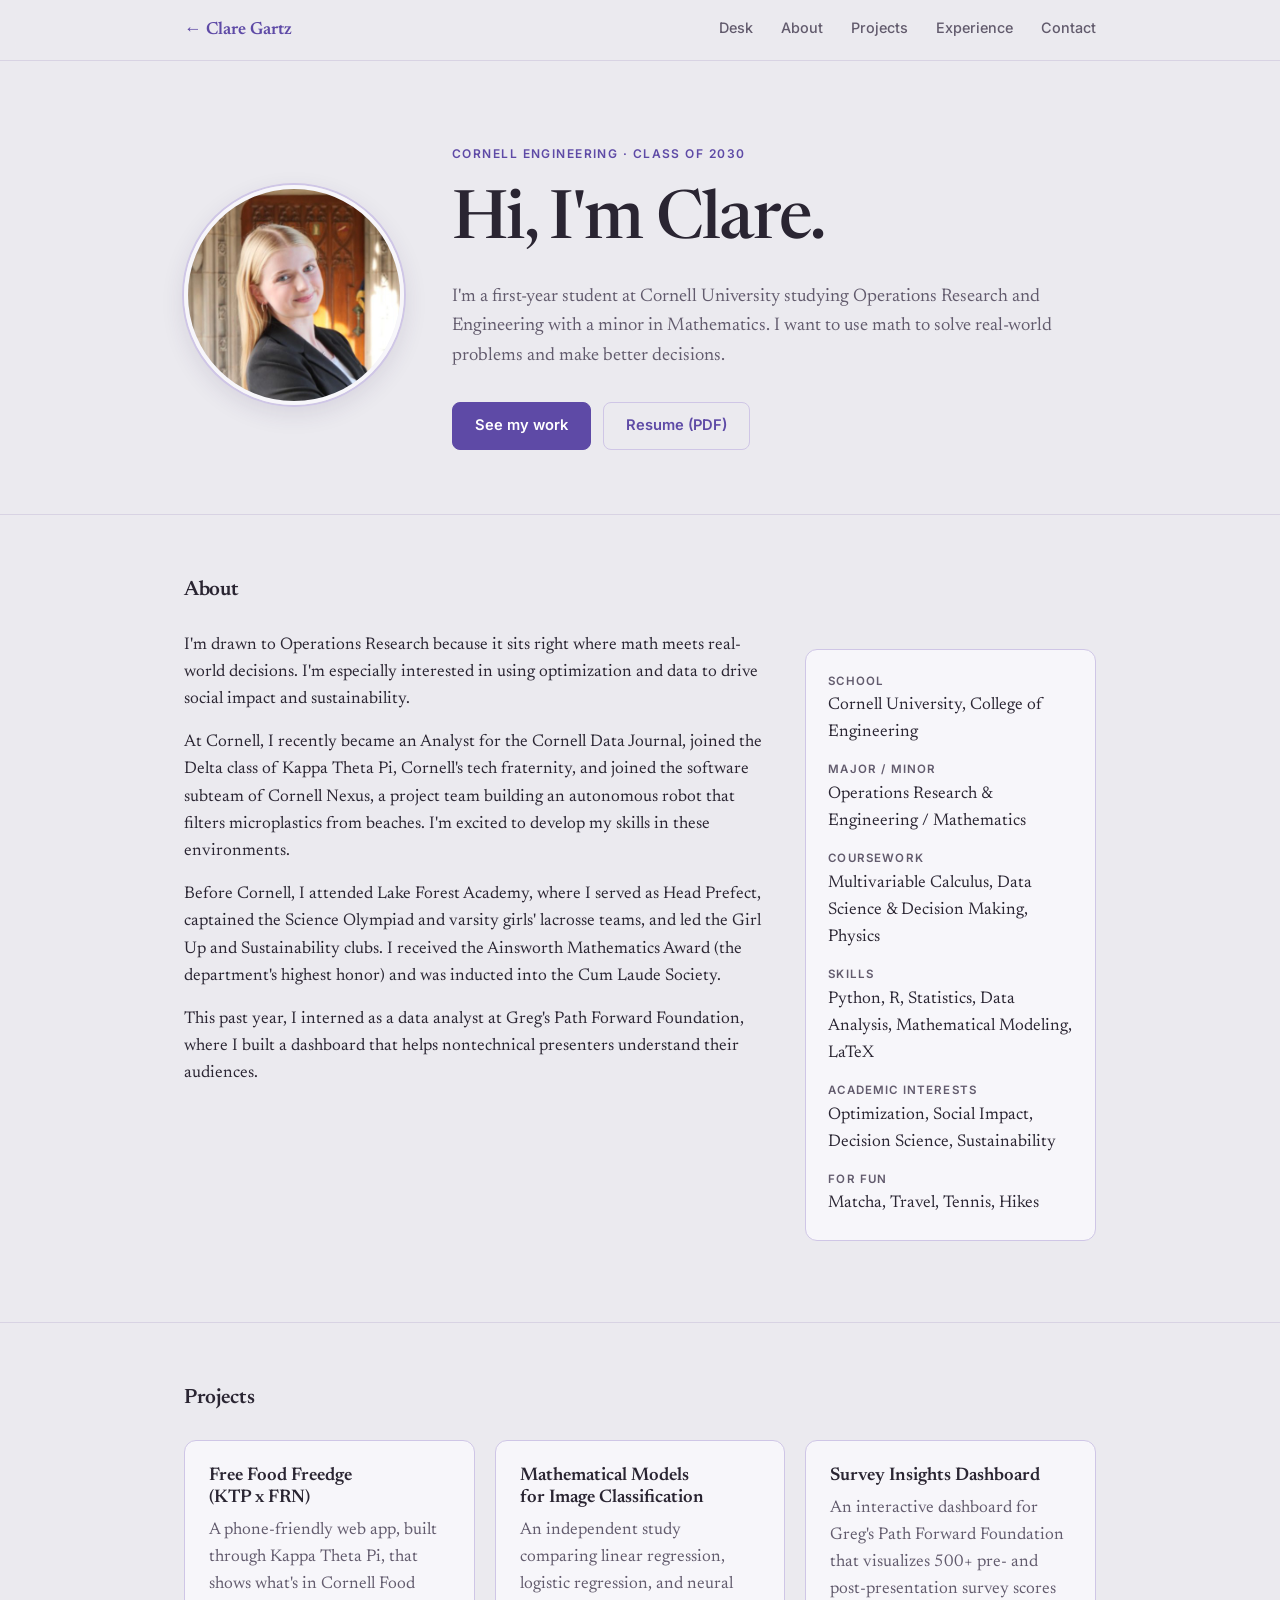
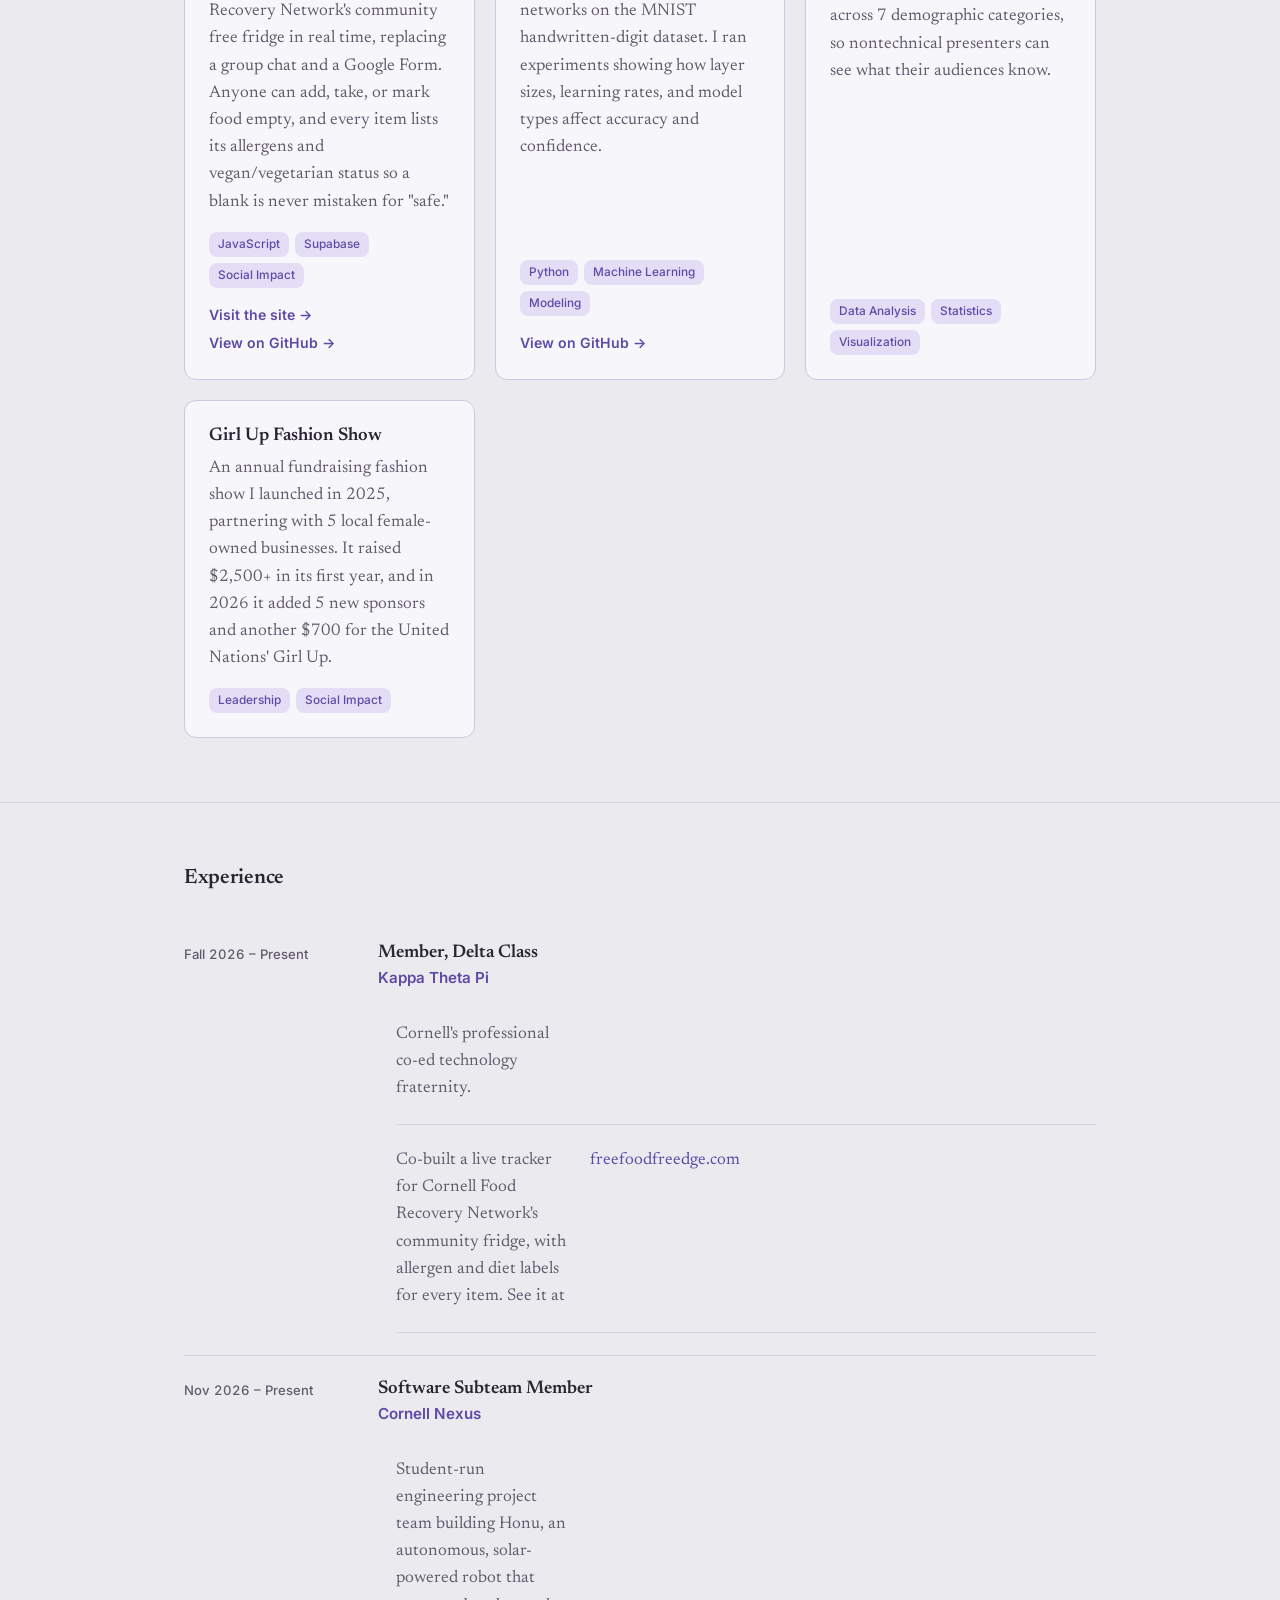
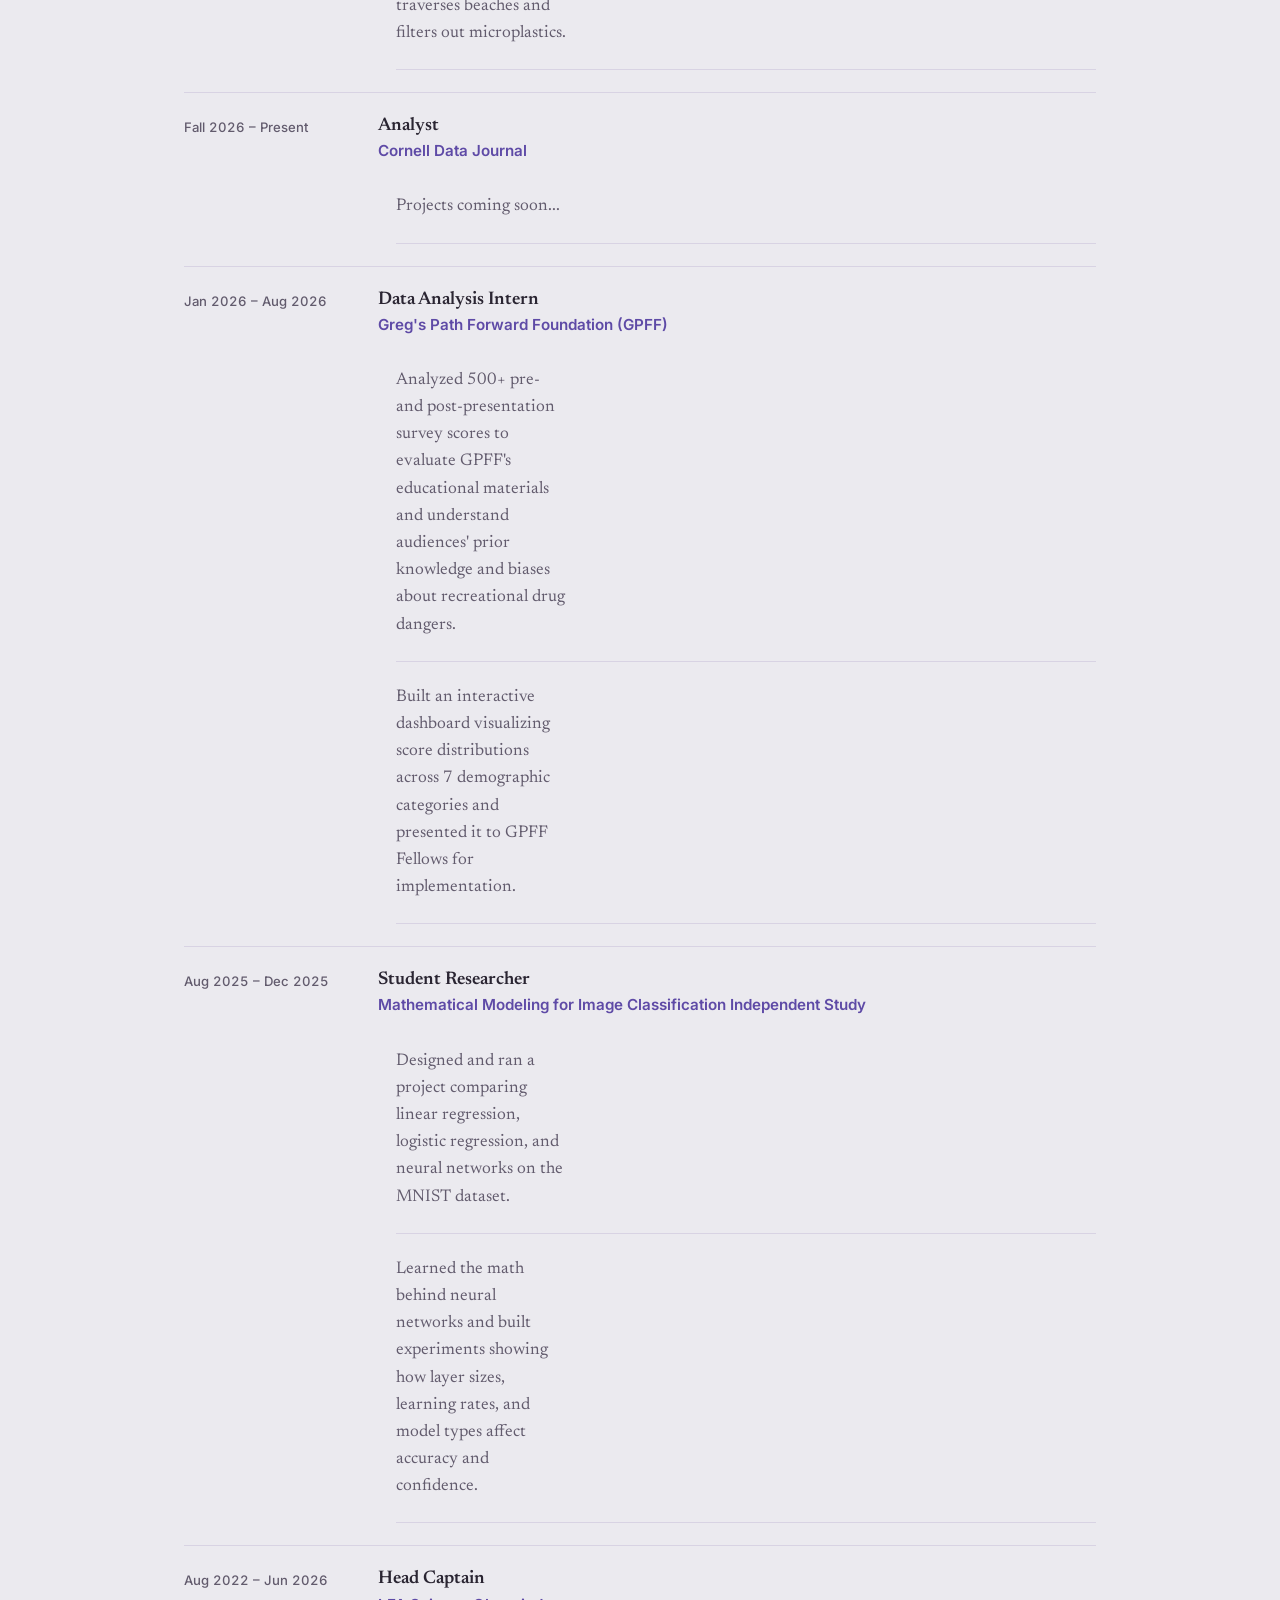
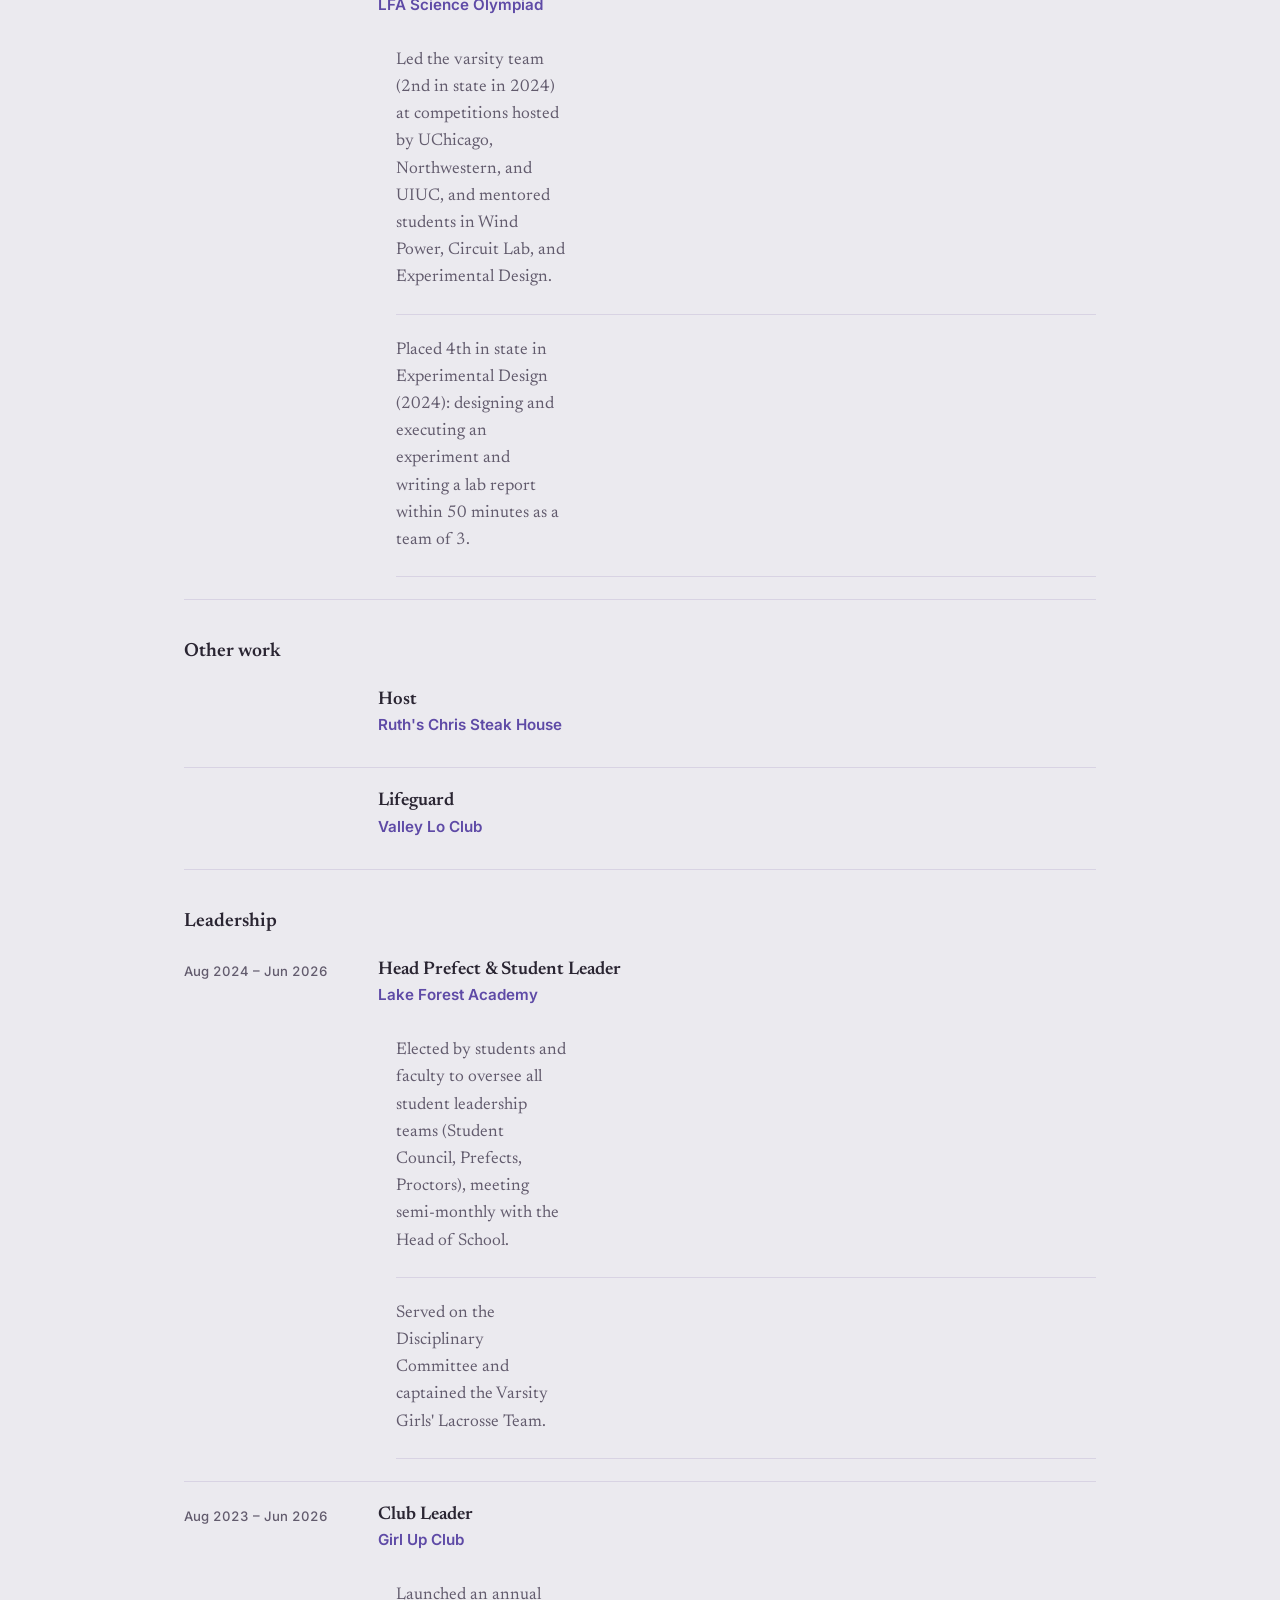
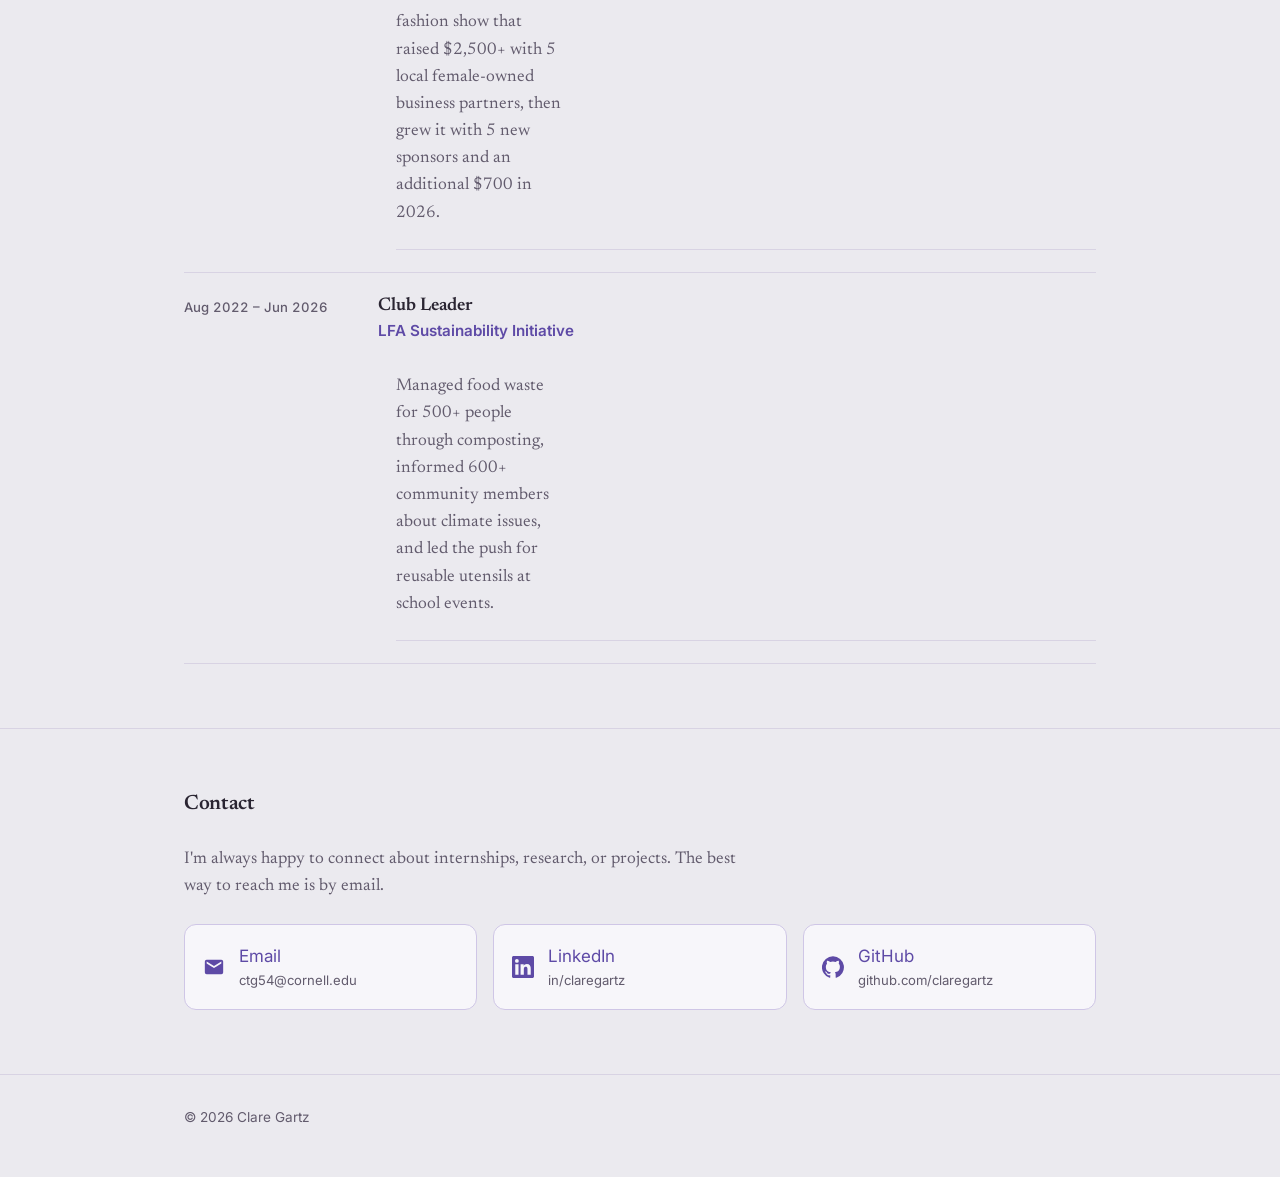
==== commit 95e90be0: "Add headshot to About page header Co-Authored-By: Claude Opus 5.5 <noreply@anthropic.com>" ====
--- a/about.html
+++ b/about.html
@@ -78,6 +78,12 @@
     .facts dt { font-size: 0.8rem; text-transform: uppercase; letter-spacing: .06em; color: var(--muted); font-weight: 600; }
     .facts dd { margin: 2px 0 14px; }
     .facts dd:last-child { margin-bottom: 0; }
+    .hero-row { display: flex; align-items: center; gap: 48px; }
+    .hero-text { min-width: 0; }
+    .headshot {
+      display: block; flex-shrink: 0; width: 220px; height: 220px; border-radius: 50%;
+      object-fit: cover; border: 4px solid var(--surface); box-shadow: 0 0 0 2px var(--border), 0 8px 24px rgba(60,40,90,.12);
+    }
 
     /* Projects */
     .cards { display: grid; grid-template-columns: repeat(auto-fill, minmax(260px, 1fr)); gap: 20px; }
@@ -135,6 +141,8 @@
       nav ul { gap: 16px; }
       nav ul a { font-size: 0.88rem; }
       .hero { padding: 56px 16px 48px; }
+      .hero-row { flex-direction: column; align-items: flex-start; gap: 24px; }
+      .headshot { width: 140px; height: 140px; }
       section { padding: 48px 0; }
       .about-grid { grid-template-columns: 1fr; gap: 24px; }
       .timeline li { grid-template-columns: 1fr; gap: 4px; }
@@ -182,13 +190,16 @@
   </header>
 
   <main id="top">
-    <div class="wrap hero">
+    <div class="wrap hero hero-row">
+      <img class="headshot" src="images/headshot.jpg" alt="Clare Gartz" width="220" height="220">
+      <div class="hero-text">
       <span class="eyebrow">Cornell Engineering · Class of 2030</span>
       <h1>Hi, I'm Clare.</h1>
       <p>I'm a first-year student at Cornell University studying Operations Research and Engineering with a minor in Mathematics. I want to use math to solve real-world problems and make better decisions.</p>
       <div class="buttons">
         <a class="btn btn-primary" href="#projects">See my work</a>
         <a class="btn btn-ghost" href="resume.pdf?v=20261118b" target="_blank" rel="noopener">Resume (PDF)</a>
+      </div>
       </div>
     </div>
 
